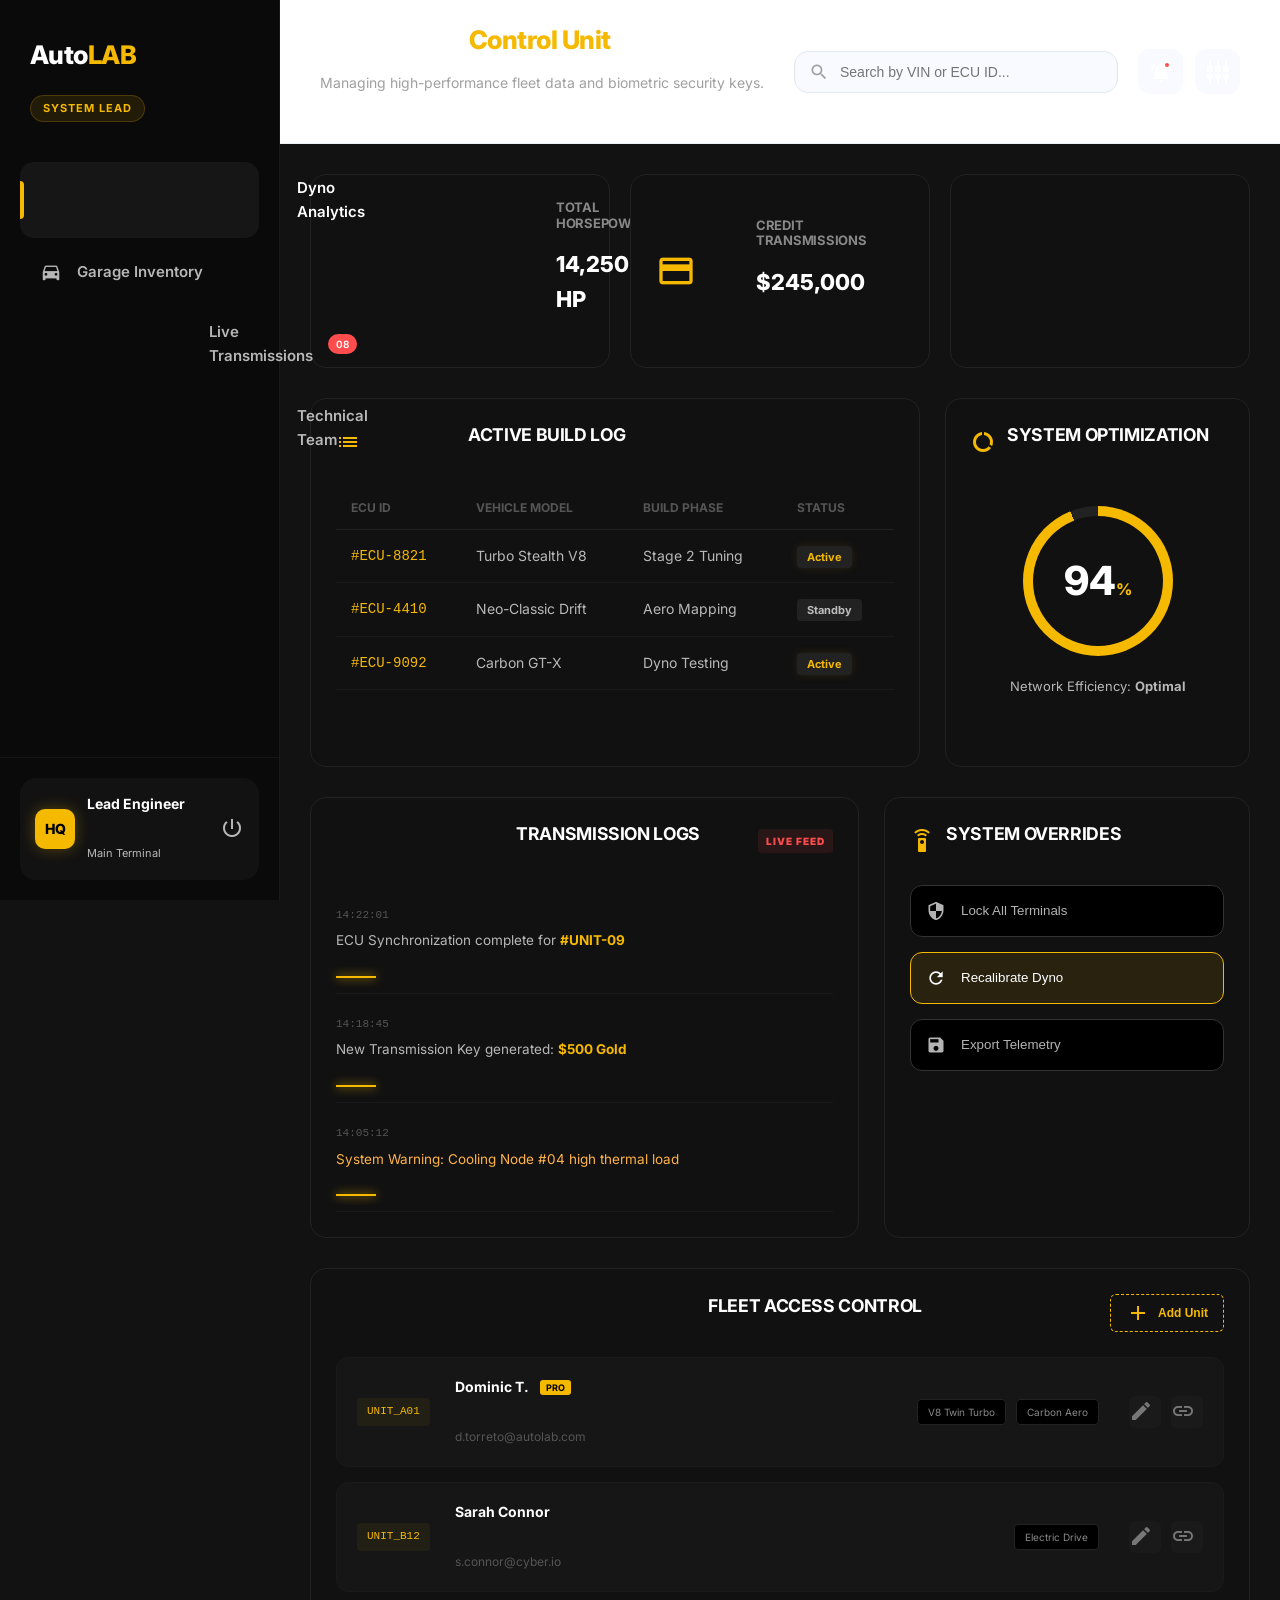
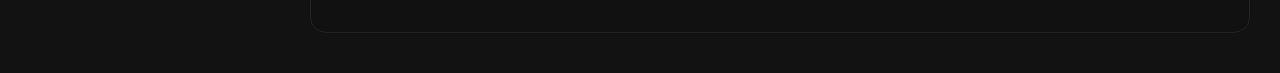
==== admin.html @ c038a5ef "Add files via upload" ====
<!DOCTYPE html>
<html lang="en">
<head>
    <meta charset="UTF-8">
    <meta name="viewport" content="width=device-width, initial-scale=1.0">
    <title>Admin</title>
    <link rel="icon" href="./assets/bg remove.webp">

    <link rel="stylesheet" href="admin.css">
    <!-- <link rel="stylesheet" href="style.css"> -->
    <link rel="stylesheet" href="./root.css">

    <link href="https://fonts.googleapis.com/icon?family=Material+Icons" rel="stylesheet">
    <link rel="stylesheet" href="https://cdnjs.cloudflare.com/ajax/libs/font-awesome/6.5.1/css/all.min.css">

    <link href="https://unpkg.com/aos@2.3.4/dist/aos.css" rel="stylesheet">
</head>
<body>
    
    <section class="dashboard">
    <aside id="sidebar">
        <div class="aside-brand">
            <div class="brand-inner">
                <h3>Auto<span>Lab</span></h3>
                <div class="user-tag admin">System Lead</div>
            </div>
        </div>

        <nav class="aside-nav">
            <ul>
                <li class="active">
                    <a href="#analytics" data-target="dashboard-view">
                        <i class="material-icons">query_stats</i>
                        <span>Dyno Analytics</span>
                    </a>
                </li>
                <li>
                    <a href="#inventory" data-target="garage-view">
                        <i class="material-icons">directions_car</i>
                        <span>Garage Inventory</span>
                    </a>
                </li>
                <li>
                    <a href="#transmissions" data-target="transmissions-view">
                        <i class="material-icons">sensors</i>
                        <span>Live Transmissions</span>
                        <span class="nav-badge">08</span>
                    </a>
                </li>
                <li>
                    <a href="#engineers" data-target="team-view">
                        <i class="material-icons">engineering</i>
                        <span>Technical Team</span>
                    </a>
                </li>
            </ul>
        </nav>

        <div class="aside-user">
            <div class="user-card-inner">
                <div class="user-avatar admin-glow">HQ</div>
                <div class="user-meta">
                    <p>Lead Engineer</p>
                    <span>Main Terminal</span>
                </div>
                <button class="logout-icon" onclick="logout()">
                    <i class="material-icons">power_settings_new</i>
                </button>
            </div>
        </div>
    </aside>

    <main>
        <div class="mobile-header">
            <div class="mobile-logo">
                <h3>Auto<span>Lab</span></h3>
            </div>
            <button id="hamburger" class="hamburger-btn">
                <i class="material-icons">menu</i>
            </button>
        </div>

        <div class="content-header">
            <div class="top-bar">
                <div class="user-greeting">
                    <h2>Engineering <span>Control Unit</span></h2>
                    <p>Managing high-performance fleet data and biometric security keys.</p>
                </div>

                <div class="header-actions">
                    <div class="search-wrapper">
                        <i class="material-icons">search</i>
                        <input type="text" placeholder="Search by VIN or ECU ID...">
                    </div>
                    <div class="icon-group">
                        <div class="action-btn notification">
                            <i class="material-icons">notifications_active</i>
                            <span class="dot"></span>
                        </div>
                        <div class="action-btn settings">
                            <i class="material-icons">settings_input_component</i>
                        </div>
                    </div>
                </div>
            </div>
        </div>

        <div class="content-body" id="main-view">
            <div class="summary-grid" data-aos="fade-up">
                <div class="stat-card">
                    <i class="material-icons">speed</i>
                    <div class="stat-meta">
                        <h4>Total Horsepower</h4>
                        <p>14,250 HP</p>
                    </div>
                </div>
                <div class="stat-card">
                    <i class="material-icons">payments</i>
                    <div class="stat-meta">
                        <h4>Credit Transmissions</h4>
                        <p>$245,000</p>
                    </div>
                </div>
                <div class="stat-card">
                    <i class="material-icons">electric_car</i>
                    <div class="stat-meta">
                        <h4>Active Builds</h4>
                        <p>12 Units</p>
                    </div>
                </div>
            </div>

            <section class="performance-overview" data-aos="fade-up">
    <div class="inventory-grid">
        
        <div class="inventory-card table-card">
            <div class="card-header-main">
                <i class="material-icons">list_alt</i>
                <h3>Active Build Log</h3>
            </div>
            <div class="table-responsive">
                <table>
                    <thead>
                        <tr>
                            <th>ECU ID</th>
                            <th>Vehicle Model</th>
                            <th>Build Phase</th>
                            <th>Status</th>
                        </tr>
                    </thead>
                    <tbody>
                        <tr>
                            <td class="id-text">#ECU-8821</td>
                            <td>Turbo Stealth V8</td>
                            <td>Stage 2 Tuning</td>
                            <td><span class="status-badge pulse">Active</span></td>
                        </tr>
                        <tr>
                            <td class="id-text">#ECU-4410</td>
                            <td>Neo-Classic Drift</td>
                            <td>Aero Mapping</td>
                            <td><span class="status-badge">Standby</span></td>
                        </tr>
                        <tr>
                            <td class="id-text">#ECU-9092</td>
                            <td>Carbon GT-X</td>
                            <td>Dyno Testing</td>
                            <td><span class="status-badge pulse">Active</span></td>
                        </tr>
                    </tbody>
                </table>
            </div>
        </div>

        <div class="inventory-card chart-card">
            <div class="card-header-main">
                <i class="material-icons">data_usage</i>
                <h3>System Optimization</h3>
            </div>
            <div class="radial-container">
                <div class="radial-progress">
                    <div class="radial-value">94<span>%</span></div>
                </div>
                <p class="chart-label">Network Efficiency: <strong>Optimal</strong></p>
            </div>
        </div>

    </div>
</section>


<section class="system-monitor" data-aos="fade-up">
    <div class="monitor-grid">
        
        <div class="monitor-card feed-box">
            <div class="card-header-main">
                <i class="material-icons">sensors</i>
                <h3>Transmission Logs</h3>
                <span class="live-indicator">LIVE FEED</span>
            </div>
            
            <div class="log-stream">
                <div class="log-entry">
                    <span class="log-time">14:22:01</span>
                    <p>ECU Synchronization complete for <strong>#UNIT-09</strong></p>
                    <div class="signal-bar"></div>
                </div>
                <div class="log-entry">
                    <span class="log-time">14:18:45</span>
                    <p>New Transmission Key generated: <strong>$500 Gold</strong></p>
                    <div class="signal-bar"></div>
                </div>
                <div class="log-entry warning">
                    <span class="log-time">14:05:12</span>
                    <p>System Warning: Cooling Node #04 high thermal load</p>
                    <div class="signal-bar"></div>
                </div>
            </div>
        </div>

        <div class="monitor-card action-box">
            <div class="card-header-main">
                <i class="material-icons">settings_remote</i>
                <h3>System Overrides</h3>
            </div>
            
            <div class="action-buttons">
                <button class="override-btn">
                    <i class="material-icons">security</i>
                    <span>Lock All Terminals</span>
                </button>
                <button class="override-btn active">
                    <i class="material-icons">refresh</i>
                    <span>Recalibrate Dyno</span>
                </button>
                <button class="override-btn">
                    <i class="material-icons">save</i>
                    <span>Export Telemetry</span>
                </button>
            </div>
        </div>

    </div>
</section>





<section class="fleet-management" data-aos="fade-up">
    <div class="monitor-card">
        <div class="card-header-main">
            <i class="material-icons">manage_accounts</i>
            <h3>Fleet Access Control</h3>
            <button class="btn-add-unit"><i class="material-icons">add</i> Add Unit</button>
        </div>

        <div class="fleet-list">
            <div class="fleet-item">
                <div class="unit-id">UNIT_A01</div>
                <div class="user-info">
                    <p class="user-name">Dominic T. <span class="badge-pro">PRO</span></p>
                    <span class="user-email">d.torreto@autolab.com</span>
                </div>
                <div class="build-specs">
                    <span class="spec-tag">V8 Twin Turbo</span>
                    <span class="spec-tag">Carbon Aero</span>
                </div>
                <div class="item-actions">
                    <button class="icon-btn-min"><i class="material-icons">edit_note</i></button>
                    <button class="icon-btn-min danger"><i class="material-icons">link_off</i></button>
                </div>
            </div>

            <div class="fleet-item">
                <div class="unit-id">UNIT_B12</div>
                <div class="user-info">
                    <p class="user-name">Sarah Connor</p>
                    <span class="user-email">s.connor@cyber.io</span>
                </div>
                <div class="build-specs">
                    <span class="spec-tag">Electric Drive</span>
                </div>
                <div class="item-actions">
                    <button class="icon-btn-min"><i class="material-icons">edit_note</i></button>
                    <button class="icon-btn-min danger"><i class="material-icons">link_off</i></button>
                </div>
            </div>
        </div>
    </div>
</section>


        </div>
    </main>

    <div id="sidebar-overlay" class="overlay"></div>
</section>






<script src="./script.js"></script>

<script>

document.addEventListener('DOMContentLoaded', () => {
    const hamburger = document.getElementById('hamburger');
    const sidebar = document.getElementById('sidebar');
    const overlay = document.getElementById('sidebar-overlay');
    const navLinks = document.querySelectorAll('.aside-nav a');

    // Requirement: Toggle functionality for Sidebar
    const toggleSidebar = () => {
        sidebar.classList.toggle('mobile-active');
        overlay.classList.toggle('visible');
        
        // Change icon from menu to close
        const icon = hamburger.querySelector('i');
        if (sidebar.classList.contains('mobile-active')) {
            icon.textContent = 'close';
            icon.style.color = '#fff';
        } else {
            icon.textContent = 'menu';
            icon.style.color = 'var(--primary-color)';
        }
    };

    hamburger.addEventListener('click', toggleSidebar);
    overlay.addEventListener('click', toggleSidebar);

    // Auto-close and switch content view
    navLinks.forEach(link => {
        link.addEventListener('click', (e) => {
            // Remove active from all
            document.querySelectorAll('.aside-nav li').forEach(li => li.classList.remove('active'));
            // Add active to current
            link.parentElement.classList.add('active');

            if(window.innerWidth <= 768) {
                toggleSidebar();
            }
        });
    });
});

// Logout Logic
function logout() {
    if(confirm("System Shutdown: Disconnect from Terminal?")) {
        window.location.href = "login.html";
    }
}

</script>

    <script src="https://unpkg.com/aos@2.3.4/dist/aos.js"></script>

    <script>
        AOS.init({
            duration: 900,
            easing: 'ease-in-out',
            once: true,
        });

        // data-aos="fade-up"
        // fade-up, fade-down, fade-left, fade-right, zoom-in,	slide-up, flip-left	

    </script>

</body>
</html>
---- admin.css ----
/* --- Sidebar Variables --- */
:root {
    --sidebar-width: 280px;
    --sidebar-bg: var(--text-header);
    /* Midnight Blue */
    --sidebar-accent: var(--primary-color);
    /* Electric Blue */
    --sidebar-text: rgba(255, 255, 255, 0.7);
}

/* --- Aside Container --- */
aside {
    width: var(--sidebar-width);
    height: 100vh;
    background: var(--sidebar-bg);
    display: flex;
    flex-direction: column;
    position: fixed;
    left: 0;
    top: 0;
    transition: all 0.4s cubic-bezier(0.4, 0, 0.2, 1);
    z-index: 1000;
    border-right: 1px solid rgba(255, 255, 255, 0.05);
}

/* --- Brand Section --- */
.aside-brand {
    padding: 40px 30px;
}

.brand-inner h3 {
    color: #fff;
    font-size: 1.6rem;
    font-weight: 800;
}

.brand-inner span {
    color: var(--sidebar-accent);
}

.user-tag {
    display: inline-block;
    background: rgba(61, 90, 241, 0.15);
    color: var(--sidebar-accent);
    font-size: 11px;
    font-weight: 700;
    padding: 4px 12px;
    border-radius: 50px;
    margin-top: 8px;
    text-transform: uppercase;
    letter-spacing: 1px;
}

/* --- Navigation Links --- */
.aside-nav {
    flex: 1;
    padding: 0 20px;
}

.aside-nav ul {
    list-style: none;
}

.aside-nav li {
    margin-bottom: 8px;
}

.aside-nav a {
    display: flex;
    align-items: center;
    gap: 15px;
    padding: 14px 20px;
    color: var(--sidebar-text);
    text-decoration: none;
    border-radius: 14px;
    font-weight: 600;
    font-size: 15px;
    transition: all 0.3s ease;
    position: relative;
}

.aside-nav a i {
    font-size: 22px;
}

/* --- Active & Hover States --- */
.aside-nav li.active a,
.aside-nav a:hover {
    color: #fff;
    background: rgba(255, 255, 255, 0.05);
}

.aside-nav li.active a::before {
    content: '';
    position: absolute;
    left: 0;
    top: 25%;
    height: 50%;
    width: 4px;
    background: var(--sidebar-accent);
    border-radius: 0 4px 4px 0;
}

.nav-badge {
    margin-left: auto;
    background: #ff4d4d;
    color: #fff;
    font-size: 10px;
    padding: 2px 8px;
    border-radius: 10px;
}

/* --- User Profile Bottom Card --- */
.aside-user {
    padding: 20px;
    border-top: 1px solid rgba(255, 255, 255, 0.05);
}

.user-card-inner {
    display: flex;
    align-items: center;
    gap: 12px;
    padding: 15px;
    background: rgba(255, 255, 255, 0.03);
    border-radius: 16px;
}

.user-avatar {
    width: 40px;
    height: 40px;
    background: var(--sidebar-accent);
    color: #fff;
    border-radius: 10px;
    display: flex;
    align-items: center;
    justify-content: center;
    font-weight: 800;
    font-size: 14px;
}

.user-meta p {
    color: #fff;
    font-size: 14px;
    font-weight: 700;
}

.user-meta span {
    color: var(--sidebar-text);
    font-size: 11px;
}

.logout-icon {
    margin-left: auto;
    background: none;
    border: none;
    color: var(--sidebar-text);
    cursor: pointer;
    transition: 0.3s;
}

.logout-icon:hover {
    color: #ff4d4d;
}

/* --- Media Query: 768px --- */
@media screen and (max-width: 768px) {
    aside {
        left: -100%;
        /* Hide on mobile by default */
    }

    aside.active {
        left: 0;
        width: 100%;
        /* Full screen drawer on mobile */
    }
}












/* --- Mobile Header Styles --- */
.mobile-header {
    display: none;
    /* Hidden on Desktop */
    justify-content: space-between;
    align-items: center;
    padding: 15px 25px;
    background: #fff;
    border-bottom: 1px solid #eee;
    position: sticky;
    top: 0;
    z-index: 900;
}

.hamburger-btn {
    background: var(--bg-hover);
    border: none;
    color: var(--primary-color);
    width: 45px;
    height: 45px;
    border-radius: 12px;
    cursor: pointer;
    display: flex;
    align-items: center;
    justify-content: center;
    transition: var(--transition);
}

.hamburger-btn:active {
    transform: scale(0.9);
}

/* --- Mobile Sidebar Logic --- */
@media screen and (max-width: 768px) {
    .mobile-header {
        display: flex;
    }

    aside {
        left: -280px;
        /* Hidden off-screen */
        width: 280px;
        /* Keep fixed width on mobile */
    }

    aside.mobile-active {
        left: 0;
        /* Slides in */
        box-shadow: 20px 0 50px rgba(0, 0, 0, 0.2);
    }

    /* Overlay styling */
    .overlay {
        position: fixed;
        inset: 0;
        background: rgba(14, 21, 58, 0.4);
        backdrop-filter: blur(4px);
        opacity: 0;
        visibility: hidden;
        z-index: 999;
        transition: 0.3s ease;
    }

    .overlay.visible {
        opacity: 1;
        visibility: visible;
    }
}

/* Ensure Main expands on Desktop */
main {
    margin-left: var(--sidebar-width);
    transition: var(--transition);
}

@media screen and (max-width: 768px) {
    main {
        margin-left: 0;
    }
}















/* --- Content Header Wrapper --- */
.content-header {
    background: #fff;
    padding: 25px 40px;
    border-bottom: 1px solid #edf2f7;
    position: sticky;
    top: 0;
    z-index: 800;
}

.top-bar {
    display: flex;
    justify-content: space-between;
    align-items: center;
    gap: 30px;
}

/* --- Greeting Section --- */
.user-greeting h2 {
    font-size: 1.6rem;
    color: var(--text-header);
    font-weight: 800;
}

.user-greeting h2 span {
    color: var(--primary-color);
}

.user-greeting p {
    color: var(--text-muted);
    font-size: 14px;
    margin-top: 4px;
}

/* --- Header Actions (Search & Icons) --- */
.header-actions {
    display: flex;
    align-items: center;
    gap: 20px;
    flex: 1;
    justify-content: flex-end;
}

.search-wrapper {
    position: relative;
    width: 100%;
    max-width: 400px;
}

.search-wrapper i {
    position: absolute;
    left: 15px;
    top: 50%;
    transform: translateY(-50%);
    color: var(--text-muted);
    font-size: 20px;
}

.search-wrapper input {
    width: 100%;
    padding: 12px 15px 12px 45px;
    background: #f8faff;
    border: 1px solid #e2e8f0;
    border-radius: 14px;
    font-size: 14px;
    transition: var(--transition);
    outline: none;
}

.search-wrapper input:focus {
    border-color: var(--primary-color);
    background: #fff;
    box-shadow: 0 0 0 4px rgba(61, 90, 241, 0.05);
}

/* --- Action Icons --- */
.icon-group {
    display: flex;
    gap: 12px;
}

.action-btn {
    width: 45px;
    height: 45px;
    background: #f8faff;
    border-radius: 12px;
    display: flex;
    align-items: center;
    justify-content: center;
    color: var(--text-header);
    cursor: pointer;
    position: relative;
    transition: var(--transition);
}

.action-btn:hover {
    background: var(--bg-hover);
    color: var(--primary-color);
}

.action-btn.notification .dot {
    position: absolute;
    top: 12px;
    right: 12px;
    width: 8px;
    height: 8px;
    background: #ff4d4d;
    border-radius: 50%;
    border: 2px solid #fff;
}

/* --- Media Query: 768px --- */
@media screen and (max-width: 992px) {
    .content-header {
        padding: 20px;
    }

    .search-wrapper {
        max-width: 250px;
    }
}

@media screen and (max-width: 768px) {
    .top-bar {
        flex-direction: column;
        align-items: flex-start;
        gap: 20px;
    }

    .header-actions {
        width: 100%;
        justify-content: space-between;
        flex-direction: column-reverse;
        gap: 15px;
    }

    .search-wrapper {
        max-width: 100%;
    }

    .icon-group {
        width: 100%;
        justify-content: center;
    }

    .user-greeting h2 {
        font-size: 1.4rem;
    }
}
















/* --- Automobile Dashboard Overrides --- */
:root {
    --sidebar-bg: #0a0a0a; /* Pure Black */
    --primary-color: #f5b900; /* Performance Yellow */
    --card-bg: #111111;
}

aside {
    background: var(--sidebar-bg);
    border-right: 1px solid #1a1a1a;
}

.brand-inner span {
    color: var(--primary-color);
    text-transform: uppercase;
}

.user-tag.admin {
    background: rgba(245, 185, 0, 0.1);
    color: var(--primary-color);
    border: 1px solid rgba(245, 185, 0, 0.2);
}

.aside-nav li.active a::before {
    background: var(--primary-color);
}

.user-avatar.admin-glow {
    background: var(--primary-color);
    color: #000;
    box-shadow: 0 0 15px rgba(245, 185, 0, 0.3);
}

/* Dashboard Stat Cards */
.summary-grid {
    display: grid;
    grid-template-columns: repeat(auto-fit, minmax(240px, 1fr));
    gap: 20px;
    padding: 30px;
}

.stat-card {
    background: var(--card-bg);
    padding: 25px;
    border-radius: 16px;
    border: 1px solid #222;
    display: flex;
    align-items: center;
    gap: 20px;
}

.stat-card i {
    font-size: 40px;
    color: var(--primary-color);
}

.stat-meta h4 {
    color: #888;
    font-size: 13px;
    text-transform: uppercase;
}

.stat-meta p {
    color: #fff;
    font-size: 22px;
    font-weight: 800;
}

/* --- Mobile Fixes --- */
@media (max-width: 768px) {
    .content-header {
        background: #000;
        border-bottom: 1px solid #222;
    }
    .user-greeting h2 { color: #fff; }
    .search-wrapper input { background: #111; color: #fff; }
}








/* --- Performance Overview Section --- */
.performance-overview {
    padding: 0 30px 30px;
}

.inventory-grid {
    display: grid;
    grid-template-columns: 2fr 1fr;
    gap: 25px;
}

.inventory-card {
    background: var(--card-bg);
    border: 1px solid #222;
    border-radius: 16px;
    padding: 25px;
}

.card-header-main {
    display: flex;
    align-items: center;
    gap: 12px;
    margin-bottom: 25px;
}

.card-header-main i { color: var(--sidebar-accent); }
.card-header-main h3 { color: #fff; font-size: 1.1rem; text-transform: uppercase; }

/* --- Diagnostic Table Styling --- */
.table-responsive { overflow-x: auto; }

table {
    width: 100%;
    border-collapse: collapse;
    text-align: left;
}

th {
    padding: 12px 15px;
    color: #555;
    font-size: 12px;
    text-transform: uppercase;
    border-bottom: 1px solid #222;
}

td {
    padding: 15px;
    color: var(--sidebar-text);
    font-size: 14px;
    border-bottom: 1px solid #1a1a1a;
}

.id-text { font-family: 'Courier New', monospace; color: var(--sidebar-accent); }

/* Status Badges */
.status-badge {
    padding: 4px 10px;
    border-radius: 4px;
    font-size: 11px;
    font-weight: 700;
    background: #222;
}

.status-badge.pulse {
    color: var(--sidebar-accent);
    box-shadow: 0 0 10px rgba(245, 185, 0, 0.1);
}

/* --- Radial Optimization Chart --- */
.radial-container {
    text-align: center;
    padding: 20px 0;
}

.radial-progress {
    width: 150px;
    height: 150px;
    border-radius: 50%;
    background: conic-gradient(var(--sidebar-accent) 94%, #222 0);
    margin: 0 auto 20px;
    display: flex;
    align-items: center;
    justify-content: center;
    position: relative;
}

.radial-progress::before {
    content: "";
    position: absolute;
    width: 130px;
    height: 130px;
    background: var(--card-bg);
    border-radius: 50%;
}

.radial-value {
    position: relative;
    font-size: 2.5rem;
    font-weight: 800;
    color: #fff;
}

.radial-value span { font-size: 1rem; color: var(--sidebar-accent); }

.chart-label { color: var(--sidebar-text); font-size: 13px; }

/* --- Responsive Layout (768px) --- */
@media screen and (max-width: 992px) {
    .inventory-grid { grid-template-columns: 1fr; }
}

@media screen and (max-width: 768px) {
    .performance-overview { padding: 0 15px 20px; }
    
    .inventory-card { padding: 20px 15px; }

    th { display: none; } /* Hide headers on mobile for a cleaner list look */
    
    td { display: block; padding: 10px 5px; text-align: right; position: relative; }
    
    td::before {
        content: attr(data-label);
        position: absolute;
        left: 0;
        color: #555;
        font-weight: 700;
        font-size: 11px;
        text-transform: uppercase;
    }
}







/* --- System Monitor Section --- */
.system-monitor {
    padding: 0 30px 30px;
}

.monitor-grid {
    display: grid;
    grid-template-columns: 1.5fr 1fr;
    gap: 25px;
}

.monitor-card {
    background: var(--card-bg);
    border: 1px solid #222;
    border-radius: 16px;
    padding: 25px;
    position: relative;
    overflow: hidden;
}

/* 1. Live Feed Header */
.live-indicator {
    margin-left: auto;
    font-size: 10px;
    background: rgba(255, 77, 77, 0.1);
    color: #ff4d4d;
    padding: 4px 8px;
    border-radius: 4px;
    font-weight: 900;
    letter-spacing: 1px;
    animation: blink 2s infinite;
}

@keyframes blink {
    0%, 100% { opacity: 1; }
    50% { opacity: 0.3; }
}

/* 2. Log Entry Styling */
.log-stream {
    margin-top: 10px;
}

.log-entry {
    padding: 15px 0;
    border-bottom: 1px solid #1a1a1a;
    position: relative;
}

.log-time {
    font-family: 'Courier New', monospace;
    color: #555;
    font-size: 11px;
}

.log-entry p {
    color: var(--sidebar-text);
    font-size: 13.5px;
    margin-top: 5px;
}

.log-entry strong { color: var(--sidebar-accent); }

.log-entry.warning p { color: #ffb347; }

/* Signal Bar Animation */
.signal-bar {
    height: 2px;
    width: 40px;
    background: var(--sidebar-accent);
    margin-top: 10px;
    box-shadow: 0 0 10px var(--sidebar-accent);
    animation: sweep 3s infinite ease-in-out;
}

@keyframes sweep {
    0% { width: 10px; opacity: 0.3; }
    50% { width: 100%; opacity: 1; }
    100% { width: 10px; opacity: 0.3; }
}

/* 3. Action Buttons */
.action-buttons {
    display: flex;
    flex-direction: column;
    gap: 15px;
}

.override-btn {
    display: flex;
    align-items: center;
    gap: 15px;
    padding: 15px;
    background: #000;
    border: 1px solid #333;
    color: var(--sidebar-text);
    border-radius: 12px;
    cursor: pointer;
    transition: 0.3s;
    text-align: left;
}

.override-btn i { font-size: 20px; }

.override-btn:hover, .override-btn.active {
    background: rgba(245, 185, 0, 0.1);
    border-color: var(--sidebar-accent);
    color: #fff;
}

/* --- Responsive (768px) --- */
@media screen and (max-width: 992px) {
    .monitor-grid { grid-template-columns: 1fr; }
}

@media screen and (max-width: 768px) {
    .system-monitor { padding: 0 15px 20px; }
    
    .override-btn span { font-size: 13px; }
}








/* --- Fleet Management Section --- */
.fleet-management {
    padding: 0 30px 40px;
}

.btn-add-unit {
    margin-left: auto;
    background: transparent;
    border: 1px dashed var(--sidebar-accent);
    color: var(--sidebar-accent);
    padding: 6px 15px;
    border-radius: 6px;
    display: flex;
    align-items: center;
    gap: 8px;
    font-size: 12px;
    font-weight: 700;
    cursor: pointer;
    transition: 0.3s;
}

.btn-add-unit:hover {
    background: var(--sidebar-accent);
    color: #000;
}

/* 1. Fleet List Items */
.fleet-list {
    margin-top: 20px;
}

.fleet-item {
    display: flex;
    align-items: center;
    padding: 18px 20px;
    background: rgba(255, 255, 255, 0.02);
    border: 1px solid #1a1a1a;
    border-radius: 12px;
    margin-bottom: 15px;
    transition: 0.3s;
}

.fleet-item:hover {
    border-color: #333;
    background: rgba(255, 255, 255, 0.04);
}

.unit-id {
    font-family: 'Courier New', monospace;
    font-size: 11px;
    color: var(--sidebar-accent);
    background: rgba(245, 185, 0, 0.05);
    padding: 5px 10px;
    border-radius: 4px;
    margin-right: 25px;
}

.user-info { flex: 1; }
.user-name { color: #fff; font-weight: 700; font-size: 14px; }
.user-email { color: #555; font-size: 12px; }

.badge-pro {
    font-size: 9px;
    background: var(--sidebar-accent);
    color: #000;
    padding: 2px 6px;
    border-radius: 3px;
    vertical-align: middle;
    margin-left: 8px;
}

/* 2. Build Specs Tags */
.build-specs {
    display: flex;
    gap: 10px;
    margin: 0 30px;
}

.spec-tag {
    font-size: 10px;
    color: #888;
    background: #000;
    border: 1px solid #222;
    padding: 4px 10px;
    border-radius: 4px;
}

/* 3. Action Buttons */
.item-actions { display: flex; gap: 10px; }
.icon-btn-min {
    background: #1a1a1a;
    border: none;
    color: #777;
    width: 32px;
    height: 32px;
    border-radius: 6px;
    cursor: pointer;
    transition: 0.3s;
}

.icon-btn-min:hover { color: #fff; background: #333; }
.icon-btn-min.danger:hover { color: #ff4d4d; }

/* --- Responsive (768px) --- */
@media screen and (max-width: 768px) {
    .fleet-management { padding: 0 15px 30px; }
    
    .fleet-item {
        flex-direction: column;
        align-items: flex-start;
        gap: 15px;
        padding: 20px;
    }

    .unit-id { margin-right: 0; }
    
    .build-specs {
        margin: 0;
        flex-wrap: wrap;
    }

    .item-actions {
        width: 100%;
        justify-content: flex-end;
        border-top: 1px solid #1a1a1a;
        padding-top: 15px;
    }
}
---- style.css ----
/* --- Header Styles --- */
.main-header {
    position: fixed;
    top: 0;
    left: 0;
    width: 100%;
    height: 80px;
    background-color: var(--bg-dark);
    border-bottom: 1px solid var(--road-gray);
    display: flex;
    align-items: center;
    z-index: 1000;
}

.header-container {
    display: flex;
    justify-content: space-between;
    align-items: center;
    width: 100%;
}

.logo {
    font-size: 1.5rem;
    font-weight: 800;
    color: var(--text-header);
    text-transform: uppercase;
}

.logo-accent {
    color: var(--primary-color);
}

.nav-links {
    display: flex;
    align-items: center;
    gap: 2rem;
}

.nav-links a:hover{
    color: var(--primary-color);
    text-decoration: underline;
}

/* Close Button (Hidden on Desktop) */
.close-menu {
    display: none;
    background: none;
    border: none;
    color: var(--primary-color);
    font-size: 2.5rem;
    cursor: pointer;
    position: absolute;
    top: 20px;
    right: 20px;
}

/* Hamburger */
.hamburger {
    display: none;
    flex-direction: column;
    gap: 6px;
    background: none;
    border: none;
    cursor: pointer;
}

.bar {
    width: 30px;
    height: 3px;
    background-color: var(--primary-color);
    transition: var(--transition);
}

/* --- Responsive (768px) --- */
@media (max-width: 768px) {
    .hamburger {
        display: flex;
    }

    .nav-links {
        position: fixed;
        top: 0;
        right: -100%; /* Hidden */
        width: 100%;  /* Full screen width */
        height: 100vh;
        background-color: var(--secondary-color);
        flex-direction: column;
        justify-content: center;
        transition: 0.5s ease-in-out;
        z-index: 2000;
    }

    .nav-links.active {
        right: 0; /* Slide in */
    }

    .close-menu {
        display: block;
    }

    .nav-item {
        font-size: 1.5rem;
        margin-bottom: 2rem;
    }
}









/* --- Enhanced Hero Styles --- */
.hero {
    position: relative;
    height: 100vh;
    width: 100%;
    display: flex;
    align-items: center;
    overflow: hidden;
    background-color: var(--bg-dark);
}

/* 1. Background with a 'Shutter' Reveal */
.hero-bg {
    position: absolute;
    top: 0;
    left: 0;
    width: 100%;
    height: 100%;
    background: linear-gradient(to right, rgba(18, 18, 18, 0.95) 20%, rgba(18, 18, 18, 0.2)),
                url('https://images.unsplash.com/photo-1503376780353-7e6692767b70?auto=format&fit=crop&q=80&w=1920');
    background-size: cover;
    background-position: center;
    z-index: 1;
    clip-path: inset(0 100% 0 0); /* Start hidden */
    animation: revealBackground 1.5s cubic-bezier(0.77, 0, 0.175, 1) forwards;
}

.hero-container {
    position: relative;
    z-index: 2;
}

/* 2. Text Reveal via Clip-Path (Modern/Premium) */
.hero-badge {
    display: inline-block;
    color: var(--primary-color);
    font-size: 0.9rem;
    font-weight: 700;
    text-transform: uppercase;
    letter-spacing: 8px; /* Start wide */
    margin-bottom: 1.5rem;
    opacity: 0;
    animation: revealBadge 1s cubic-bezier(0.23, 1, 0.32, 1) forwards 0.8s;
}

.hero-title {
    font-size: clamp(2.5rem, 8vw, 5rem); /* Responsive size */
    line-height: 0.9;
    margin-bottom: 1.5rem;
    clip-path: polygon(0 0, 100% 0, 100% 0, 0 0); /* Start hidden bottom */
    transform: translateY(50px);
    animation: revealText 1.2s cubic-bezier(0.23, 1, 0.32, 1) forwards 1s;
}

.hero-subtitle {
    max-width: 550px;
    font-size: 1.1rem;
    color: var(--text-muted);
    margin-bottom: 3rem;
    transform: translateY(20px);
    opacity: 0;
    animation: fadeInUp 0.8s ease forwards 1.4s;
}

/* 3. Button "Glow Burst" Animation */
.hero-actions {
    display: flex;
    gap: 1.5rem;
    opacity: 0;
    transform: translateY(20px);
    animation: fadeInUp 0.8s ease forwards 1.6s;
}

/* --- The New Animation Keyframes --- */

/* Background slides in like a garage door or shutter */
@keyframes revealBackground {
    to { clip-path: inset(0 0 0 0); }
}

/* Badge letters 'tighten' together like a focusing lens */
@keyframes revealBadge {
    to {
        opacity: 1;
        letter-spacing: 3px;
    }
}

/* Title slides up from behind an invisible mask */
@keyframes revealText {
    to {
        clip-path: polygon(0 0, 100% 0, 100% 100%, 0 100%);
        transform: translateY(0);
    }
}

@keyframes fadeInUp {
    to {
        opacity: 1;
        transform: translateY(0);
    }
}

/* --- Mobile Fixes (768px) --- */
@media (max-width: 768px) {
    .hero {
        text-align: center;
        justify-content: center;
    }

    .hero-bg {
        background: linear-gradient(to top, rgba(18, 18, 18, 1) 10%, rgba(18, 18, 18, 0.4)),
                    url('https://images.unsplash.com/photo-1503376780353-7e6692767b70?auto=format&fit=crop&q=80&w=1200');
        background-position: center;
    }

    .hero-actions {
        flex-direction: column;
        align-items: center;
    }
}









/* --- Features Section --- */
.features {
    padding: 100px 0;
    background-color: var(--bg-dark);
}

.section-header {
    text-align: center;
    margin-bottom: 60px;
}

.sub-title {
    color: var(--primary-color);
    text-transform: uppercase;
    letter-spacing: 4px;
    font-size: 0.85rem;
    font-weight: 700;
}

.main-title {
    font-size: var(--fs-h2);
    margin-top: 10px;
}

/* Grid Layout */
.features-grid {
    display: grid;
    grid-template-columns: repeat(3, 1fr);
    gap: 30px;
}

/* Feature Card Styling */
.feature-card {
    background-color: var(--bg-surface);
    padding: 50px 40px;
    border-radius: var(--radius);
    border: 1px solid var(--road-gray);
    position: relative;
    transition: var(--transition);
    overflow: hidden;
}

.feature-card::before {
    content: '';
    position: absolute;
    top: 0;
    left: 0;
    width: 4px;
    height: 0;
    background-color: var(--primary-color);
    transition: var(--transition);
}

.card-icon {
    font-size: 3rem;
    font-weight: 900;
    color: rgba(255, 255, 255, 0.05); /* Ghost number effect */
    position: absolute;
    top: 20px;
    right: 30px;
    transition: var(--transition);
}

.card-title {
    margin-bottom: 15px;
    font-size: 1.5rem;
}

.card-text {
    color: var(--text-muted);
    font-size: 0.95rem;
    margin-bottom: 25px;
}

.card-link {
    color: var(--primary-color);
    font-weight: 700;
    font-size: 0.85rem;
    text-transform: uppercase;
    letter-spacing: 1px;
}

/* --- Hover States --- */
.feature-card:hover {
    transform: translateY(-10px);
    border-color: var(--primary-color);
    box-shadow: 0 20px 40px rgba(0, 0, 0, 0.4);
}

.feature-card:hover::before {
    height: 100%;
}

.feature-card:hover .card-icon {
    color: var(--primary-hover);
    opacity: 0.2;
}

/* Highlight the middle card by default (Optional) */
.feature-card.active {
    border-color: rgba(245, 185, 0, 0.3);
}

/* --- Responsive (768px) --- */
@media (max-width: 768px) {
    .features {
        padding: 60px 0;
    }

    .features-grid {
        grid-template-columns: 1fr; /* Stacked cards on mobile */
        gap: 20px;
    }

    .feature-card {
        padding: 40px 30px;
        text-align: center;
    }

    .feature-card::before {
        width: 100%;
        height: 4px;
        top: 0;
        left: 0;
    }

    .card-icon {
        right: 50%;
        transform: translateX(50%);
        top: 10px;
    }
}








/* --- Showcase Section --- */
.showcase {
    padding: 100px 0;
    background-color: var(--bg-surface); /* Contrast against main bg-dark */
    overflow: hidden;
}

.showcase-container {
    display: flex;
    align-items: center;
    gap: 60px;
}

/* Visual Side with Ken Burns */
.showcase-visual {
    flex: 1;
    position: relative;
    border-radius: var(--radius);
    overflow: hidden;
    box-shadow: var(--shadow-industrial);
}

.showcase-image-wrapper {
    overflow: hidden;
}

.showcase-img {
    width: 100%;
    display: block;
    object-fit: cover;
    transition: transform 10s ease-in-out;
    filter: grayscale(20%);
}

.showcase-visual:hover .showcase-img {
    transform: scale(1.1) translateX(10px); /* Manual Ken Burns on hover */
}

.visual-tag {
    position: absolute;
    bottom: 20px;
    left: 20px;
    background: var(--primary-color);
    color: var(--text-on-primary);
    padding: 8px 16px;
    font-weight: 700;
    text-transform: uppercase;
    font-size: 0.75rem;
    letter-spacing: 1px;
}

/* Content Side */
.showcase-content {
    flex: 1;
}

.showcase-description {
    color: var(--text-muted);
    margin: 20px 0 40px;
    line-height: 1.8;
}

/* Specs Grid */
.specs-grid {
    display: grid;
    grid-template-columns: repeat(2, 1fr);
    gap: 20px;
    margin-bottom: 40px;
    border-top: 1px solid var(--road-gray);
    padding-top: 30px;
}

.spec-item {
    display: flex;
    flex-direction: column;
}

.spec-label {
    font-size: 0.75rem;
    color: var(--text-muted);
    text-transform: uppercase;
    letter-spacing: 1px;
}

.spec-value {
    font-size: 1.5rem;
    font-weight: 700;
    color: var(--primary-color);
}

.showcase-footer {
    display: flex;
    gap: 15px;
}

/* --- Responsive (768px) --- */
@media (max-width: 768px) {
    .showcase {
        padding: 60px 0;
    }

    .showcase-container {
        flex-direction: column; /* Stacks image on top of text */
        gap: 40px;
    }

    .showcase-visual {
        width: 100%;
        height: 300px;
    }

    .showcase-img {
        height: 100%;
    }

    .showcase-content {
        text-align: center;
    }

    .specs-grid {
        grid-template-columns: repeat(2, 1fr); /* Keep 2x2 on mobile */
        text-align: left;
    }

    .showcase-footer {
        flex-direction: column;
    }
}









/* --- Gallery Showcase Section --- */
.gallery-showcase {
    padding: 100px 0;
    background-color: var(--bg-dark); /* Keeps the dark 'garage' vibe */
}

.section-header {
    text-align: center;
    max-width: 600px;
    margin: 0 auto 60px; /* Centers the header text */
}

.section-description {
    color: var(--text-muted);
    margin-top: 15px;
    font-size: 1rem;
    line-height: 1.7;
}

/* --- Modern Grid Layout (Desktop) --- */
.gallery-grid {
    display: grid;
    grid-template-columns: repeat(3, 1fr); /* 3 equal columns */
    grid-template-rows: repeat(2, 300px);   /* 2 rows, fixed height */
    gap: 20px;
}

/* Base Gallery Item Styles */
.gallery-item {
    position: relative;
    overflow: hidden; /* Crucial for zoom effect */
    border-radius: var(--radius);
    border: 1px solid var(--road-gray);
    box-shadow: var(--shadow-industrial);
    cursor: pointer;
}

/* The Feature Image (Spans 2 rows) */
.feature-item {
    grid-column: 1 / 2; /* First column */
    grid-row: 1 / 3;    /* Spans row 1 and 2 */
}

/* The Image itself */
.gallery-img {
    width: 100%;
    height: 100%;
    object-fit: cover; /* Ensures image fills container without stretching */
    display: block;
    filter: grayscale(15%); /* Subtle aesthetic desaturation */
    transition: transform 0.6s cubic-bezier(0.23, 1, 0.32, 1); /* Premium zoom curve */
}

/* Hover Effect: The 'Car Commercial' Ken Burns Zoom */
.gallery-item:hover .gallery-img {
    transform: scale(1.1); /* Slow zoom in */
    filter: grayscale(0%);  /* Pop into full color */
}

/* Aesthetic Overlay on Image */
.image-overlay {
    position: absolute;
    bottom: 0;
    left: 0;
    width: 100%;
    padding: 20px;
    background: linear-gradient(to top, rgba(18, 18, 18, 0.8), transparent);
    z-index: 2;
}

.img-category {
    color: var(--text-main);
    background-color: rgba(255, 255, 255, 0.1); /* Subtle 'glass' badge */
    backdrop-filter: blur(5px);
    padding: 6px 12px;
    border-radius: 4px;
    text-transform: uppercase;
    font-size: 0.75rem;
    letter-spacing: 2px;
    font-weight: 600;
}

/* --- Responsive (768px) --- */
@media (max-width: 768px) {
    .gallery-showcase {
        padding: 60px 0;
    }

    /* Change grid to stacked list for mobile readability */
    .gallery-grid {
        grid-template-columns: 1fr; /* Single column stack */
        grid-template-rows: auto;    /* Row height defined by content */
        gap: 15px;
    }

    /* Reset the feature item so it behaves like the others */
    .feature-item {
        grid-column: auto;
        grid-row: auto;
    }

    /* Define a fixed height for mobile gallery images */
    .gallery-item {
        height: 250px;
    }

    .section-header {
        margin-bottom: 40px;
        padding: 0 15px;
    }
}









/* --- Tech Specs Section --- */
.tech-specs {
    padding: 100px 0;
    background-color: var(--bg-dark);
}

.tech-row {
    display: flex;
    align-items: center;
    gap: 0; /* Removing gap to allow overlapping */
    margin-bottom: 120px;
    position: relative;
}

.tech-row.reverse {
    flex-direction: row-reverse;
}

/* Image Wrapper */
.tech-image {
    flex: 0 0 60%;
    height: 450px;
    overflow: hidden;
    border-radius: var(--radius);
    border: 1px solid var(--road-gray);
}

.tech-image img {
    width: 100%;
    height: 100%;
    object-fit: cover;
    filter: brightness(0.7);
    transition: var(--transition);
}

/* Glassmorphism Card */
.tech-card {
    flex: 0 0 45%;
    background: rgba(30, 30, 30, 0.7); /* Frosted Surface */
    backdrop-filter: blur(15px);
    padding: 50px;
    border-radius: var(--radius);
    border: 1px solid rgba(255, 255, 255, 0.1);
    margin-left: -10%; /* Overlap the image */
    z-index: 5;
    box-shadow: 0 25px 50px rgba(0,0,0,0.5);
}

.tech-row.reverse .tech-card {
    margin-left: 0;
    margin-right: -10%; /* Overlap on the other side */
}

.spec-number {
    font-size: 0.85rem;
    font-weight: 800;
    color: var(--primary-color);
    letter-spacing: 2px;
    margin-bottom: 10px;
    display: block;
}

.spec-list {
    margin-top: 25px;
    padding: 0;
}

.spec-list li {
    display: flex;
    align-items: center;
    gap: 10px;
    font-size: 0.9rem;
    color: var(--text-muted);
    margin-bottom: 12px;
}

.accent-dot {
    width: 6px;
    height: 6px;
    background-color: var(--primary-color);
    display: inline-block;
    border-radius: 50%;
}

/* --- Responsive (768px) --- */
@media (max-width: 768px) {
    .tech-row, .tech-row.reverse {
        flex-direction: column;
        margin-bottom: 60px;
    }

    .tech-image {
        flex: 0 0 100%;
        width: 100%;
        height: 300px;
    }

    .tech-card {
        flex: 0 0 100%;
        width: 90%;
        margin: -40px auto 0; /* Overlap vertically on mobile */
        padding: 30px;
        text-align: center;
    }

    .spec-list li {
        justify-content: center;
    }
}







/* --- Inventory Section --- */
.inventory {
    padding: 100px 0;
    background-color: var(--bg-surface);
    overflow: hidden;
}

.inventory-track {
    display: flex;
    gap: 30px;
    padding: 20px 0;
}

/* --- Inventory Card --- */
.inventory-card {
    flex: 0 0 calc(33.333% - 20px);
    background: var(--bg-dark);
    border-radius: var(--radius);
    border: 1px solid var(--road-gray);
    position: relative;
    transition: var(--transition);
    cursor: pointer;
}

.card-badge {
    position: absolute;
    top: 15px;
    right: 15px;
    background: var(--primary-color);
    color: var(--text-on-primary);
    padding: 4px 10px;
    font-size: 0.7rem;
    font-weight: 700;
    text-transform: uppercase;
    z-index: 10;
    border-radius: 2px;
}

.card-img-box {
    width: 100%;
    height: 250px;
    overflow: hidden;
    border-bottom: 2px solid var(--primary-color);
}

.card-img-box img {
    width: 100%;
    height: 100%;
    object-fit: cover;
    transition: transform 0.8s cubic-bezier(0.2, 1, 0.3, 1);
}

.card-info {
    padding: 25px;
}

.card-info h3 {
    font-size: 1.25rem;
    margin-bottom: 5px;
    letter-spacing: 1px;
}

.card-info p {
    color: var(--primary-color);
    font-weight: 600;
    font-size: 0.9rem;
}

.btn-text {
    display: inline-block;
    margin-top: 15px;
    color: var(--text-muted);
    font-size: 0.8rem;
    text-transform: uppercase;
    font-weight: 700;
    letter-spacing: 1px;
}

/* --- Attractive Animations --- */

/* 1. Skew & Lift Effect */
.inventory-card:hover {
    transform: translateY(-10px) skewX(-1deg);
    border-color: var(--primary-color);
    box-shadow: 0 20px 40px rgba(0,0,0,0.6);
}

/* 2. Image Zoom on Hover */
.inventory-card:hover .card-img-box img {
    transform: scale(1.15);
}

/* 3. Button Color Pop */
.inventory-card:hover .btn-text {
    color: var(--primary-color);
}

/* --- Responsive (768px) --- */
@media (max-width: 768px) {
    .inventory-track {
        flex-direction: column;
        gap: 20px;
    }

    .inventory-card {
        flex: 0 0 100%;
        width: 100%;
    }

    .card-img-box {
        height: 200px;
    }
}







/* --- Parallax Stats Section --- */
.stats-parallax {
    position: relative;
    width: 100%;
    min-height: 600px;
    /* Fixed Background Image */
    background-image: url('https://images.unsplash.com/photo-1492144534655-ae79c964c9d7?q=80&w=1920&auto=format&fit=crop');
    background-attachment: fixed; /* This makes it fixed */
    background-position: center;
    background-repeat: no-repeat;
    background-size: cover;
    overflow: hidden;
}

/* Dark Overlay to make text pop */
.parallax-overlay {
    width: 100%;
    height: 100%;
    background: linear-gradient(
        rgba(18, 18, 18, 0.85), 
        rgba(18, 18, 18, 0.95)
    );
    padding: 100px 0;
}

.stats-container {
    display: grid;
    grid-template-columns: 1fr 1fr;
    gap: 80px;
    align-items: center;
}

/* Glassmorphism Stat Boxes */
.stat-box-glass {
    background: rgba(255, 255, 255, 0.03); /* Extremely subtle white */
    backdrop-filter: blur(10px); /* Frosted glass */
    padding: 40px 20px;
    text-align: center;
    border-radius: var(--radius);
    border: 1px solid rgba(255, 255, 255, 0.1);
    transition: var(--transition);
}

.stat-box-glass:hover {
    background: rgba(245, 185, 0, 0.05);
    border-color: var(--primary-color);
    transform: translateY(-10px);
}

.stat-number {
    font-size: 2.8rem;
    font-weight: 900;
    color: var(--primary-color);
    margin-bottom: 5px;
    text-shadow: 0 5px 15px rgba(0, 0, 0, 0.3);
}

/* --- Responsive (768px) --- */
@media (max-width: 768px) {
    .stats-parallax {
        background-attachment: scroll; /* Mobile often struggles with fixed backgrounds */
    }

    .stats-container {
        grid-template-columns: 1fr;
        text-align: center;
        gap: 50px;
    }

    .stats-grid {
        grid-template-columns: repeat(2, 1fr);
    }
    
    .section-description {
        margin: 0 auto;
    }
}



/* --- Performance Stats Section --- */
.performance-stats {
    padding: 100px 0;
    background-color: var(--bg-surface);
    overflow: hidden;
}

.stats-container {
    display: grid;
    grid-template-columns: 1fr 1fr;
    gap: 80px;
    align-items: center;
}

/* --- Progress Bars (Telemetry Style) --- */
.skill-bars {
    margin-top: 40px;
}

.bar-item {
    margin-bottom: 25px;
}

.bar-info {
    display: flex;
    justify-content: space-between;
    margin-bottom: 10px;
    font-weight: 700;
    text-transform: uppercase;
    font-size: 0.85rem;
    letter-spacing: 1px;
}

.bar-line {
    width: 100%;
    height: 6px;
    background: var(--road-gray);
    border-radius: 10px;
    overflow: hidden;
}

.bar-line .fill {
    display: block;
    height: 100%;
    background: var(--primary-color);
    box-shadow: 0 0 10px var(--primary-color);
    border-radius: 10px;
    /* Loading Animation */
    animation: loadBar 2s cubic-bezier(0.1, 1, 0.3, 1) forwards;
    transform-origin: left;
    transform: scaleX(0);
}

@keyframes loadBar {
    to { transform: scaleX(1); }
}

/* --- Stats Grid (Right Side) --- */
.stats-grid {
    display: grid;
    grid-template-columns: repeat(2, 1fr);
    gap: 25px;
}

.stat-box {
    background: var(--bg-dark);
    padding: 40px 20px;
    text-align: center;
    border-radius: var(--radius);
    border-bottom: 3px solid transparent;
    transition: var(--transition);
}

.stat-box:hover {
    transform: translateY(-10px);
    border-color: var(--primary-color);
}

.stat-number {
    font-size: 2.5rem;
    font-weight: 900;
    color: var(--primary-color);
    margin-bottom: 5px;
}

.plus {
    color: var(--text-main);
}

.stat-label {
    font-size: 0.85rem;
    text-transform: uppercase;
    letter-spacing: 2px;
    color: var(--text-muted);
}

/* --- Responsive (768px) --- */
@media (max-width: 768px) {
    .stats-container {
        grid-template-columns: 1fr;
        gap: 50px;
        text-align: center;
    }

    .section-description {
        margin: 0 auto;
    }

    .stats-grid {
        grid-template-columns: repeat(2, 1fr); /* 2x2 grid is still good for mobile */
    }

    .stat-box {
        padding: 30px 15px;
    }

    .stat-number {
        font-size: 2rem;
    }
}








/* --- Pricing Section --- */
.pricing-tiers {
    padding: 100px 0;
    background-color: var(--bg-dark);
}

.pricing-grid {
    display: grid;
    grid-template-columns: repeat(3, 1fr);
    gap: 30px;
    align-items: center;
}

/* --- The Price Card --- */
.price-card {
    background: var(--bg-surface);
    padding: 50px 30px;
    border-radius: var(--radius);
    border: 1px solid var(--road-gray);
    text-align: center;
    position: relative;
    transition: var(--transition);
    /* Entrance Animation (Applied to all views) */
    opacity: 0;
    transform: translateY(30px);
    animation: revealUp 0.8s cubic-bezier(0.2, 1, 0.3, 1) forwards;
}

/* Staggered load for all devices */
.price-card:nth-child(1) { animation-delay: 0.1s; }
.price-card:nth-child(2) { animation-delay: 0.3s; }
.price-card:nth-child(3) { animation-delay: 0.5s; }

/* Featured Card Highlight */
.price-card.featured {
    border-color: var(--primary-color);
    transform: scale(1.05); /* Slightly larger */
    background: linear-gradient(145deg, var(--bg-surface), #252525);
    z-index: 10;
}

.featured-badge {
    position: absolute;
    top: 0;
    left: 50%;
    transform: translate(-50%, -50%);
    background: var(--primary-color);
    color: var(--text-on-primary);
    padding: 5px 15px;
    font-size: 0.75rem;
    font-weight: 800;
    text-transform: uppercase;
    border-radius: 20px;
}

.price-header {
    margin-bottom: 30px;
}

.tier-name {
    display: block;
    font-size: 0.9rem;
    color: var(--primary-color);
    text-transform: uppercase;
    letter-spacing: 2px;
    font-weight: 700;
}

.price-value {
    font-size: 3rem;
    color: var(--text-header);
    margin-top: 10px;
}

.price-value span {
    font-size: 1rem;
    color: var(--text-muted);
}

.price-features {
    margin-bottom: 40px;
    text-align: left;
}

.price-features li {
    margin-bottom: 15px;
    font-size: 0.95rem;
    color: var(--text-muted);
    display: flex;
    align-items: center;
    gap: 10px;
}

/* --- High-End Animations (Mobile & Desktop) --- */
.price-card:hover {
    transform: translateY(-15px) scale(1.02);
    border-color: var(--primary-color);
    box-shadow: 0 20px 40px rgba(0, 0, 0, 0.6);
}

.price-card.featured:hover {
    transform: translateY(-15px) scale(1.08); /* Extra pop for featured */
}

/* --- Responsive (768px) --- */
@media (max-width: 768px) {
    .pricing-grid {
        grid-template-columns: 1fr; /* Stack for mobile but keep animations */
        gap: 50px;
    }

    .price-card.featured {
        transform: scale(1); /* Reset scale for stack, but hover still works */
    }
    
    .price-card.featured:hover {
        transform: translateY(-15px) scale(1.05);
    }
}

/* --- 1. The Entrance 'Ignition' Animation --- */
.price-card {
    opacity: 0;
    /* Start slightly smaller and lower */
    transform: translateY(50px) scale(0.9);
    /* Cubic-bezier mimics a car accelerating from a stop */
    animation: cardIgnition 1s cubic-bezier(0.16, 1, 0.3, 1) forwards;
}

/* Staggered startup for all devices */
.price-card:nth-child(1) { animation-delay: 0.1s; }
.price-card:nth-child(2) { animation-delay: 0.3s; }
.price-card:nth-child(3) { animation-delay: 0.5s; }

@keyframes cardIgnition {
    to {
        opacity: 1;
        transform: translateY(0) scale(1);
    }
}

/* --- 2. The 'Magnetic' Hover Effect --- */
.price-card {
    position: relative;
    z-index: 1;
    overflow: hidden;
}

/* The Glowing Racing Stripe Reveal */
.price-card::after {
    content: '';
    position: absolute;
    top: 0;
    left: 0;
    width: 100%;
    height: 100%;
    background: radial-gradient(circle at center, rgba(245, 185, 0, 0.1) 0%, transparent 70%);
    opacity: 0;
    transition: var(--transition);
    z-index: -1;
}

.price-card:hover {
    transform: translateY(-20px) scale(1.03) !important;
    border-color: var(--primary-color);
    box-shadow: 0 30px 60px rgba(0, 0, 0, 0.7), 
                0 0 20px rgba(245, 185, 0, 0.2);
}

.price-card:hover::after {
    opacity: 1;
}

/* --- 3. The Price 'Vibration' Effect --- */
.price-value {
    transition: transform 0.3s ease;
}

.price-card:hover .price-value {
    color: var(--primary-color);
    transform: scale(1.1);
    text-shadow: 0 0 10px rgba(245, 185, 0, 0.3);
}

/* --- 4. Pulse Animation for the Featured Button --- */
.price-card.featured .btn-primary {
    animation: btnPulse 2s infinite;
}

@keyframes btnPulse {
    0% { box-shadow: 0 0 0 0 rgba(245, 185, 0, 0.4); }
    70% { box-shadow: 0 0 0 15px rgba(245, 185, 0, 0); }
    100% { box-shadow: 0 0 0 0 rgba(245, 185, 0, 0); }
}

/* --- 5. Feature List Reveal --- */
.price-features li {
    transform: translateX(-10px);
    opacity: 0.7;
    transition: 0.4s ease;
}

.price-card:hover .price-features li {
    transform: translateX(0);
    opacity: 1;
    color: var(--text-main);
}

/* --- 6. 768px Mobile Consistency --- */
@media (max-width: 768px) {
    /* Ensure the scale and hover effects don't break mobile boundaries */
    .price-card:hover {
        transform: translateY(-15px) scale(1.02) !important;
    }
    
    .price-card.featured {
        /* On mobile stack, we keep the highlight but avoid horizontal overflow */
        margin: 20px 0;
    }
}







/* --- Testimonials Section --- */
.testimonials {
    padding: 100px 0;
    background-color: var(--bg-dark);
}

.testimonial-grid {
    display: grid;
    grid-template-columns: repeat(3, 1fr);
    gap: 30px;
}

/* --- Review Card --- */
.review-card {
    background: var(--bg-surface);
    padding: 40px;
    border-radius: var(--radius);
    border: 1px solid var(--road-gray);
    position: relative;
    transition: var(--transition);
    opacity: 0;
    transform: translateY(30px);
    animation: revealUp 0.8s ease forwards;
}

/* Staggered Animation for cards */
.review-card:nth-child(2) { animation-delay: 0.2s; }
.review-card:nth-child(3) { animation-delay: 0.4s; }

.quote-icon {
    font-size: 4rem;
    color: var(--primary-color);
    opacity: 0.2;
    position: absolute;
    top: 10px;
    right: 20px;
    font-family: serif;
}

.review-text {
    font-style: italic;
    color: var(--text-main);
    margin-bottom: 30px;
    position: relative;
    z-index: 2;
}

/* Reviewer Layout */
.reviewer-info {
    display: flex;
    align-items: center;
    gap: 15px;
}

.reviewer-img {
    width: 50px;
    height: 50px;
    border-radius: 50%;
    border: 2px solid var(--primary-color);
    object-fit: cover;
}

.reviewer-name {
    display: block;
    font-weight: 700;
    color: var(--text-header);
    font-size: 0.9rem;
}

.reviewer-role {
    font-size: 0.75rem;
    color: var(--primary-color);
    text-transform: uppercase;
    letter-spacing: 1px;
}

/* --- Attractive Hover Animations --- */

.review-card:hover {
    border-color: var(--primary-color);
    box-shadow: 0 0 20px rgba(245, 185, 0, 0.1);
    transform: translateY(-5px);
}

.review-card.highlight {
    background: linear-gradient(145deg, var(--bg-surface), #252525);
    border-color: rgba(245, 185, 0, 0.3);
}

@keyframes revealUp {
    to {
        opacity: 1;
        transform: translateY(0);
    }
}


/* --- 1. The Entrance Animation (Staggered) --- */
.review-card {
    opacity: 0;
    transform: translateY(40px) scale(0.95);
    /* This curve starts fast and settles slowly (like a car braking) */
    animation: carReveal 0.8s cubic-bezier(0.2, 1, 0.3, 1) forwards;
}

/* Staggered Delays for 3 cards */
.review-card:nth-child(1) { animation-delay: 0.2s; }
.review-card:nth-child(2) { animation-delay: 0.4s; }
.review-card:nth-child(3) { animation-delay: 0.6s; }

@keyframes carReveal {
    to {
        opacity: 1;
        transform: translateY(0) scale(1);
    }
}

/* --- 2. The Border Trace Effect --- */
.review-card {
    position: relative;
    overflow: hidden; /* Clips the trace effect */
}

/* The 'Tracing' Line */
.review-card::before {
    content: '';
    position: absolute;
    top: 0;
    left: -100%;
    width: 100%;
    height: 2px;
    background: linear-gradient(90deg, transparent, var(--primary-color));
    transition: 0.6s;
}

.review-card:hover::before {
    left: 100%; /* Line 'races' across the top on hover */
}

/* --- 3. High-Performance Hover State --- */
.review-card:hover {
    transform: translateY(-10px);
    border-color: var(--primary-color);
    background-color: #252525; /* Slightly lighter on hover */
    box-shadow: 0 15px 30px rgba(0, 0, 0, 0.5), 
                0 0 10px rgba(245, 185, 0, 0.1);
}

/* --- 4. Reviewer Image 'Rev' Effect --- */
.reviewer-img {
    transition: transform 0.4s cubic-bezier(0.68, -0.55, 0.265, 1.55);
}

.review-card:hover .reviewer-img {
    transform: scale(1.2) rotate(5deg); /* Bounces slightly like a needle */
    border-color: var(--primary-color);
}

/* --- 5. Text 'Focus' Animation --- */
.review-text {
    transition: color 0.3s ease;
}

.review-card:hover .review-text {
    color: var(--text-header); /* Text brightens when focusing on card */
}

/* --- 6. The Glitch Glow (Optional Subtle Effect) --- */
.review-card:hover .quote-icon {
    animation: glitchGlow 0.3s infinite alternate;
    opacity: 0.4;
}

@keyframes glitchGlow {
    0% { text-shadow: -2px 0 var(--accent-red); }
    100% { text-shadow: 2px 0 var(--accent-blue); }
}

/* --- Responsive (768px) --- */
@media (max-width: 768px) {
    .testimonial-grid {
        grid-template-columns: 1fr; /* Single column stack */
        gap: 20px;
    }

    .review-card {
        padding: 30px;
        text-align: center;
    }

    .reviewer-info {
        flex-direction: column;
    }
}









/* --- FAQ Section --- */
.faq-section {
    padding: 100px 0;
    background-color: var(--bg-dark);
}

.faq-grid {
    max-width: 800px;
    margin: 0 auto;
}

/* --- FAQ Item --- */
.faq-item {
    background: var(--bg-surface);
    border: 1px solid var(--road-gray);
    border-radius: var(--radius);
    margin-bottom: 15px;
    overflow: hidden;
    transition: var(--transition);
    /* Entrance Animation */
    opacity: 0;
    transform: translateY(20px);
    animation: revealUp 0.6s ease forwards;
}

/* Staggered load */
.faq-item:nth-child(1) { animation-delay: 0.1s; }
.faq-item:nth-child(2) { animation-delay: 0.2s; }
.faq-item:nth-child(3) { animation-delay: 0.3s; }
.faq-item:nth-child(4) { animation-delay: 0.4s; }

/* --- Question Button --- */
.faq-question {
    width: 100%;
    padding: 25px 30px;
    background: none;
    border: none;
    display: flex;
    justify-content: space-between;
    align-items: center;
    cursor: pointer;
    color: var(--text-header);
    font-size: 1.1rem;
    font-weight: 700;
    text-align: left;
    transition: var(--transition);
}

.faq-icon {
    font-size: 1.5rem;
    color: var(--primary-color);
    transition: transform 0.4s cubic-bezier(0.68, -0.55, 0.265, 1.55);
}

/* --- Answer Content --- */
.faq-answer {
    max-height: 0; /* Hidden by default */
    overflow: hidden;
    transition: max-height 0.5s cubic-bezier(0, 1, 0, 1);
    background: rgba(0, 0, 0, 0.2);
}

.faq-answer p {
    padding: 0 30px 25px;
    color: var(--text-muted);
    font-size: 0.95rem;
    line-height: 1.7;
}

/* --- Active/Hover States (Applied to Mobile & Desktop) --- */
.faq-item:hover {
    border-color: var(--primary-color);
    box-shadow: 0 10px 20px rgba(0, 0, 0, 0.3);
}

.faq-item.active {
    border-color: var(--primary-color);
    box-shadow: 0 0 20px rgba(245, 185, 0, 0.1);
}

.faq-item.active .faq-icon {
    transform: rotate(45deg); /* Plus turns into X */
    color: var(--text-main);
}

.faq-item.active .faq-answer {
    max-height: 500px; /* Expands smoothly */
    transition: max-height 0.8s cubic-bezier(0.4, 0, 0.2, 1);
}

/* --- Responsive (768px) --- */
@media (max-width: 768px) {
    .faq-question {
        padding: 20px;
        font-size: 1rem;
    }
    
    .faq-answer p {
        padding: 0 20px 20px;
    }
}








/* --- Final CTA Section --- */
.final-cta {
    position: relative;
    padding: 120px 0;
    background-color: #0a0a0a;
    overflow: hidden;
    text-align: center;
}

/* 1. The Moving Mesh Gradient Background */
.cta-mesh {
    position: absolute;
    top: 0;
    left: 0;
    width: 100%;
    height: 100%;
    background: 
        radial-gradient(circle at 20% 30%, rgba(245, 185, 0, 0.15) 0%, transparent 40%),
        radial-gradient(circle at 80% 70%, rgba(245, 185, 0, 0.1) 0%, transparent 40%);
    filter: blur(60px);
    animation: meshMove 10s ease-in-out infinite alternate;
    z-index: 1;
}

@keyframes meshMove {
    0% { transform: scale(1) translate(0, 0); }
    100% { transform: scale(1.2) translate(5%, 5%); }
}

/* 2. The Radar Scanline Animation */
.cta-scanline {
    position: absolute;
    top: 0;
    left: 0;
    width: 100%;
    height: 100%;
    background: linear-gradient(
        to bottom,
        transparent 0%,
        rgba(245, 185, 0, 0.1) 50%,
        transparent 100%
    );
    height: 10px;
    width: 100%;
    opacity: 0.5;
    z-index: 2;
    animation: scanMove 4s linear infinite;
}

@keyframes scanMove {
    0% { top: -10%; }
    100% { top: 110%; }
}

.cta-container {
    position: relative;
    z-index: 3;
}

.cta-content {
    max-width: 800px;
    margin: 0 auto;
}

.cta-description {
    color: var(--text-muted);
    font-size: 1.2rem;
    margin-bottom: 40px;
    line-height: 1.8;
}

.cta-btns {
    display: flex;
    justify-content: center;
    gap: 20px;
}

/* Custom Outline Button for CTA */
.btn-outline {
    background: transparent;
    border: 2px solid var(--chrome-silver);
    color: var(--text-main);
}

.btn-outline:hover {
    border-color: var(--primary-color);
    color: var(--primary-color);
    background: rgba(245, 185, 0, 0.05);
}

/* --- Responsive (768px) --- */
@media (max-width: 768px) {
    .final-cta {
        padding: 80px 0;
    }

    .cta-btns {
        flex-direction: column;
        align-items: center;
    }

    .cta-btns .btn {
        width: 100%;
        max-width: 300px;
    }

    .main-title {
        font-size: 2.2rem;
    }
}








/* --- Main Footer --- */
.main-footer {
    position: relative;
    padding: 80px 0 30px;
    background-color: #080808;
    color: var(--text-main);
    overflow: hidden;
    border-top: 1px solid var(--road-gray);
}

/* 1. Technical Grid Background Pattern */
.footer-pattern {
    position: absolute;
    top: 0;
    left: 0;
    width: 100%;
    height: 100%;
    background-image: 
        linear-gradient(rgba(245, 185, 0, 0.03) 1px, transparent 1px),
        linear-gradient(90deg, rgba(245, 185, 0, 0.03) 1px, transparent 1px);
    background-size: 40px 40px; /* Blueprint grid size */
    z-index: 1;
}

.main-footer .container {
    position: relative;
    z-index: 2;
}

/* --- Footer Grid --- */
.footer-grid {
    display: grid;
    grid-template-columns: 1.5fr 0.8fr 0.8fr 1.2fr;
    gap: 40px;
    margin-bottom: 60px;
}

.footer-logo {
    display: block;
    margin-bottom: 20px;
}

.footer-about {
    color: var(--text-muted);
    font-size: 0.95rem;
    line-height: 1.7;
    margin-bottom: 25px;
}

.footer-title {
    color: var(--text-header);
    font-size: 1.1rem;
    margin-bottom: 25px;
    text-transform: uppercase;
    letter-spacing: 2px;
}

.footer-links li {
    margin-bottom: 12px;
}

.footer-links a {
    color: var(--text-muted);
    font-size: 0.9rem;
    transition: var(--transition);
}

.footer-links a:hover {
    color: var(--primary-color);
    padding-left: 5px; /* Interactive nudge */
}

/* --- Social Icons --- */
.social-links {
    display: flex;
    gap: 15px;
}

.social-icon {
    width: 40px;
    height: 40px;
    background: var(--bg-surface);
    border: 1px solid var(--road-gray);
    display: flex;
    align-items: center;
    justify-content: center;
    border-radius: 4px;
    font-size: 0.75rem;
    font-weight: 800;
    color: var(--text-muted);
    transition: var(--transition);
}

.social-icon:hover {
    background: var(--primary-color);
    color: var(--text-on-primary);
    transform: translateY(-5px);
    border-color: var(--primary-color);
}

/* --- Newsletter Form --- */
.footer-form {
    display: flex;
    margin-top: 20px;
}

.footer-input {
    flex: 1;
    background: var(--bg-surface);
    border: 1px solid var(--road-gray);
    padding: 12px 15px;
    color: var(--text-main);
    border-radius: 4px 0 0 4px;
    outline: none;
}

.footer-btn {
    background: var(--primary-color);
    border: none;
    padding: 0 20px;
    border-radius: 0 4px 4px 0;
    cursor: pointer;
    font-weight: 900;
    transition: var(--transition);
}

.footer-btn:hover {
    background: var(--primary-hover);
}

/* --- Footer Bottom --- */
.footer-bottom {
    padding-top: 30px;
    border-top: 1px solid var(--road-gray);
    display: flex;
    justify-content: space-between;
    align-items: center;
    font-size: 0.85rem;
    color: var(--text-muted);
}

.footer-legal a {
    margin-left: 20px;
}

/* --- Responsive (768px) --- */
@media (max-width: 768px) {
    .footer-grid {
        grid-template-columns: 1fr; /* Stacks everything on mobile */
        text-align: center;
        gap: 50px;
    }

    .social-links {
        justify-content: center;
    }

    .footer-bottom {
        flex-direction: column;
        gap: 20px;
    }

    .footer-links a:hover {
        padding-left: 0; /* Remove nudge on mobile for centering */
    }

    .footer-col:first-child {
        order: 2; /* Move about section lower */
    }
    
    .footer-col:last-child {
        order: 1; /* Keep newsletter at the top of the stack */
    }
}
---- root.css ----
@import url('https://fonts.googleapis.com/css2?family=Inter:wght@300;400;500;600;700&display=swap');

:root {
    /* --- Brand Palette --- */
    --primary-color: #F5B900;       /* High-visibility Yellow */
    --primary-hover: #D4A000;
    --primary-light: #FFD54F;
    
    --secondary-color: #1A1A1A;     /* Asphalt Black */
    --secondary-hover: #333333;

    /* --- UI Colors --- */
    --bg-dark: #121212;             /* Deep Matte Black */
    --bg-surface: #1E1E1E;          /* Component cards */
    --chrome-silver: #E0E0E0;       /* Metallic silver accents */
    
    /* --- Text Colors --- */
    --text-main: #FFFFFF;           /* Paragraphs */
    --text-header: #FFFFFF;         /* HEADERS (Added this to fix your CSS) */
    --text-muted: #A0A0A0;          /* Secondary info */
    --text-on-primary: #000000;     /* Contrast for yellow buttons */
    --text-on-secondary: #FFFFFF;

    /* --- Functional --- */
    --accent-red: #FF3B30;          /* Brake Light Red */
    --accent-blue: #007AFF;         /* LED Headlight Blue */

    /* --- Typography Scale --- */
    --fs-h1: 2.5rem;
    --fs-h2: 2rem;
    --fs-h3: 1.5rem;
    --fs-h4: 1.25rem;
    --fs-h5: 1.125rem;
    --fs-h6: 1rem;
    --fs-p: 1rem;
    --fs-p-sm: 0.875rem;

    --lh-heading: 1.2;
    --lh-body: 1.6;

    /* --- Global Styles --- */
    --radius: 8px;                  /* Clean modern rounding */
    --transition: all 0.3s cubic-bezier(0.4, 0, 0.2, 1); /* Smoother curve */
    --shadow-industrial: 0 4px 12px rgba(0, 0, 0, 0.5);
}

/* --- Global Reset & Body --- */
* {
    margin: 0;
    padding: 0;
    box-sizing: border-box;
}

html {
    scroll-behavior: smooth;
}

body {
    background-color: var(--bg-dark); /* Using the deep black for the track */
    color: var(--text-main);
    font-family: 'Inter', sans-serif;
    line-height: var(--lh-body);
    overflow-x: hidden;
}

.container {
    max-width: 1200px;
    margin: 0 auto;
    padding: 0 20px;
}

/* --- Typography --- */
h1, h2, h3, h4, h5, h6 {
    color: var(--text-header);
    font-weight: 700;
    line-height: var(--lh-heading);
    letter-spacing: -0.02em;
    margin-bottom: 1rem;
}

h1 { font-size: var(--fs-h1); }
h2 { font-size: var(--fs-h2); }
h3 { font-size: var(--fs-h3); }

p {
    font-size: var(--fs-p);
    margin-bottom: 1.5rem;
}

a {
    text-decoration: none;
    color: inherit;
    transition: var(--transition);
}

/* --- Buttons --- */
.btn {
    display: inline-flex;
    align-items: center;
    justify-content: center;
    padding: 12px 28px;
    font-size: 16px;
    font-weight: 600;
    border-radius: var(--radius);
    cursor: pointer;
    transition: var(--transition);
    border: 2px solid transparent;
    text-decoration: none;
    line-height: 1;
}

.btn-primary {
    background-color: var(--primary-color);
    color: var(--text-on-primary);
    box-shadow: 0 4px 0px rgba(0, 0, 0, 0.1);
}

.btn-primary:hover {
    background-color: var(--primary-hover);
    transform: translateY(-2px);
    box-shadow: 0 6px 15px rgba(245, 185, 0, 0.3);
}

.btn-secondary {
    background-color: var(--secondary-color);
    color: var(--text-on-secondary);
    border-color: var(--road-gray); /* Gives it a subtle outline */
}

.btn-secondary:hover {
    background-color: var(--secondary-hover);
    border-color: var(--primary-color); /* Highlight the border in yellow */
    color: var(--primary-color);
}












/* --- Section Header Container --- */
.section-header {
    text-align: center;
    max-width: 700px;
    margin: 0 auto 60px;
    position: relative;
    padding: 0 20px;
}

/* --- Sub-title (The Accent Label) --- */
.sub-title {
    display: block;
    color: var(--primary-color);
    font-size: 0.85rem;
    font-weight: 800;
    text-transform: uppercase;
    letter-spacing: 5px; /* Wide industrial spacing */
    margin-bottom: 12px;
    position: relative;
    opacity: 0.9;
}

/* --- Main Title (Large & Bold) --- */
.main-title {
    font-size: clamp(2rem, 5vw, 3.5rem); /* Fluid typography */
    font-weight: 900;
    line-height: 1;
    color: var(--text-header);
    text-transform: uppercase;
    margin-bottom: 20px;
    letter-spacing: -1px; /* Tighter heading for a modern look */
}

/* The Glowing Text Effect */
.text-glow {
    color: var(--primary-color);
    position: relative;
    display: inline-block;
    text-shadow: 0 0 15px rgba(245, 185, 0, 0.4);
}

/* --- The "Racing Stripe" Underline --- */
.main-title::after {
    content: '';
    display: block;
    width: 60px;
    height: 4px;
    background: var(--primary-color);
    margin: 15px auto 0;
    border-radius: 2px;
    /* Animation effect */
    transition: width 0.4s cubic-bezier(0.175, 0.885, 0.32, 1.275);
}

.section-header:hover .main-title::after {
    width: 120px; /* Stripe expands on hover */
}

/* --- Section Description --- */
.section-description {
    color: var(--text-muted);
    font-size: 1.1rem;
    line-height: 1.6;
    max-width: 550px;
    margin: 0 auto;
    font-weight: 400;
    border-left: 1px solid var(--road-gray); /* Subtle industrial touch */
    padding-left: 20px;
}

/* --- Responsive Adjustments (768px) --- */
@media (max-width: 768px) {
    .section-header {
        text-align: left; /* Alignment change for mobile edge-readability */
        padding-left: 15px;
    }

    .sub-title {
        letter-spacing: 3px;
    }

    .main-title {
        font-size: 2.2rem;
    }

    .main-title::after {
        margin: 15px 0 0; /* Align stripe to the left on mobile */
    }

    .section-description {
        font-size: 1rem;
        padding-left: 15px;
        margin: 0;
    }
}
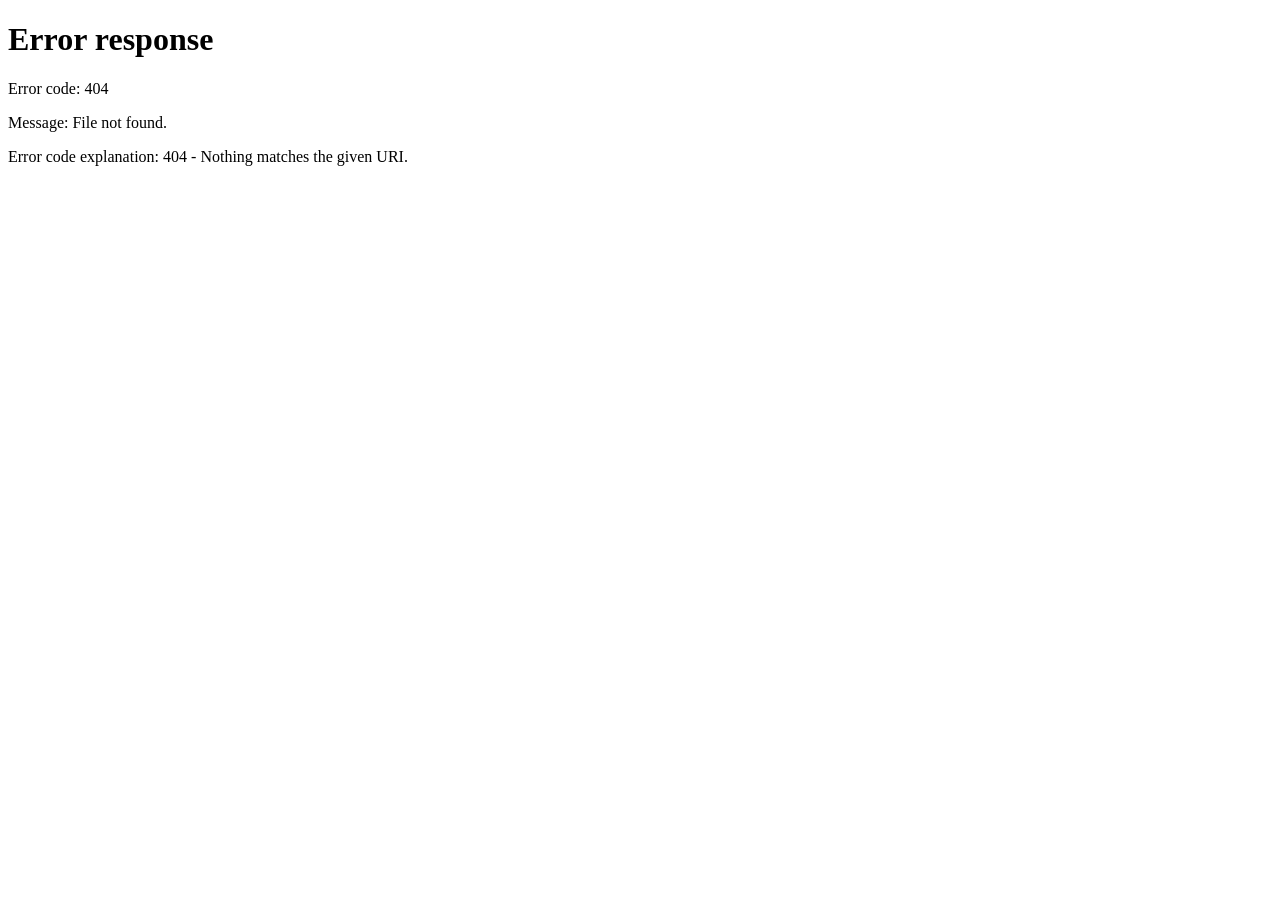
==== commit fe4908c3: "Add files via upload" ====
--- a/admin.html
+++ b/admin.html
@@ -1,5 +1,6 @@
 <!DOCTYPE html>
 <html lang="en">
+
 <head>
     <meta charset="UTF-8">
     <meta name="viewport" content="width=device-width, initial-scale=1.0">
@@ -15,345 +16,371 @@
 
     <link href="https://unpkg.com/aos@2.3.4/dist/aos.css" rel="stylesheet">
 </head>
+
 <body>
-    
+
     <section class="dashboard">
-    <aside id="sidebar">
-        <div class="aside-brand">
-            <div class="brand-inner">
-                <h3>Auto<span>Lab</span></h3>
-                <div class="user-tag admin">System Lead</div>
+        <aside id="sidebar">
+            <div class="aside-brand">
+                <div class="brand-inner">
+                    <img src="./assets/light yellow.webp" alt="logo" width="150px">
+                    <div class="user-tag admin">System Lead</div>
+                </div>
             </div>
-        </div>
-
-        <nav class="aside-nav">
-            <ul>
-                <li class="active">
-                    <a href="#analytics" data-target="dashboard-view">
-                        <i class="material-icons">query_stats</i>
-                        <span>Dyno Analytics</span>
-                    </a>
-                </li>
-                <li>
-                    <a href="#inventory" data-target="garage-view">
-                        <i class="material-icons">directions_car</i>
-                        <span>Garage Inventory</span>
-                    </a>
-                </li>
-                <li>
-                    <a href="#transmissions" data-target="transmissions-view">
-                        <i class="material-icons">sensors</i>
-                        <span>Live Transmissions</span>
-                        <span class="nav-badge">08</span>
-                    </a>
-                </li>
-                <li>
-                    <a href="#engineers" data-target="team-view">
-                        <i class="material-icons">engineering</i>
-                        <span>Technical Team</span>
-                    </a>
-                </li>
-            </ul>
-        </nav>
-
-        <div class="aside-user">
-            <div class="user-card-inner">
-                <div class="user-avatar admin-glow">HQ</div>
-                <div class="user-meta">
-                    <p>Lead Engineer</p>
-                    <span>Main Terminal</span>
+
+            <nav class="aside-nav">
+                <ul>
+                    <li class="active">
+                        <a href="./error.html" data-target="dashboard-view">
+                            <i class="material-icons">query_stats</i>
+                            <span>Dyno Analytics</span>
+                        </a>
+                    </li>
+                    <li>
+                        <a href="./error.html" data-target="garage-view">
+                            <i class="material-icons">directions_car</i>
+                            <span>Garage Inventory</span>
+                        </a>
+                    </li>
+                    <li>
+                        <a href="./error.html" data-target="transmissions-view">
+                            <i class="material-icons">sensors</i>
+                            <span>Live Transmissions</span>
+                            <span class="nav-badge">08</span>
+                        </a>
+                    </li>
+                    <li>
+                        <a href="./error.html" data-target="team-view">
+                            <i class="material-icons">engineering</i>
+                            <span>Technical Team</span>
+                        </a>
+                    </li>
+                </ul>
+            </nav>
+
+            <div class="aside-user">
+                <div class="user-card-inner">
+                    <div class="user-avatar admin-glow">HQ</div>
+                    <div class="user-meta">
+                        <p id="user-display-email">Alex Vance</p> <span>Main Terminal</span>
+                    </div>
+                    <button class="logout-icon" onclick="window.location.href='./index.html'">
+                        <i class="material-icons">power_settings_new</i>
+                    </button>
                 </div>
-                <button class="logout-icon" onclick="logout()">
-                    <i class="material-icons">power_settings_new</i>
+            </div>
+        </aside>
+
+        <main>
+            <div class="mobile-header">
+                <div class="mobile-logo">
+                    <img src="./assets/light yellow.webp" alt="logo" width="150px">
+                </div>
+                <button id="hamburger" class="hamburger-btn">
+                    <i class="material-icons">menu</i>
                 </button>
             </div>
-        </div>
-    </aside>
-
-    <main>
-        <div class="mobile-header">
-            <div class="mobile-logo">
-                <h3>Auto<span>Lab</span></h3>
-            </div>
-            <button id="hamburger" class="hamburger-btn">
-                <i class="material-icons">menu</i>
-            </button>
-        </div>
-
-        <div class="content-header">
-            <div class="top-bar">
-                <div class="user-greeting">
-                    <h2>Engineering <span>Control Unit</span></h2>
-                    <p>Managing high-performance fleet data and biometric security keys.</p>
-                </div>
-
-                <div class="header-actions">
-                    <div class="search-wrapper">
-                        <i class="material-icons">search</i>
-                        <input type="text" placeholder="Search by VIN or ECU ID...">
-                    </div>
-                    <div class="icon-group">
-                        <div class="action-btn notification">
-                            <i class="material-icons">notifications_active</i>
-                            <span class="dot"></span>
-                        </div>
-                        <div class="action-btn settings">
-                            <i class="material-icons">settings_input_component</i>
+
+            <div class="content-header">
+                <div class="top-bar">
+                    <div class="user-greeting">
+                        <h2> <span>Admin</span> Control unit </h2>
+                        <p>Managing high-performance fleet data and biometric security keys.</p>
+                    </div>
+
+                    <div class="header-actions">
+                        <div class="search-wrapper">
+                            <i class="material-icons">search</i>
+                            <input type="text" placeholder="Search by VIN or ECU ID...">
+                        </div>
+                        <div class="icon-group">
+                            <div class="action-btn notification">
+                                <i class="material-icons">notifications_active</i>
+                                <span class="dot"></span>
+                            </div>
+                            <div class="action-btn settings">
+                                <i class="material-icons">settings_input_component</i>
+                            </div>
                         </div>
                     </div>
                 </div>
             </div>
-        </div>
-
-        <div class="content-body" id="main-view">
-            <div class="summary-grid" data-aos="fade-up">
-                <div class="stat-card">
-                    <i class="material-icons">speed</i>
-                    <div class="stat-meta">
-                        <h4>Total Horsepower</h4>
-                        <p>14,250 HP</p>
+
+            <div class="content-body" id="main-view">
+                <div class="summary-grid" data-aos="fade-up">
+                    <div class="stat-card">
+                        <i class="material-icons">speed</i>
+                        <div class="stat-meta">
+                            <h4>Total Horsepower</h4>
+                            <p>14,250 HP</p>
+                        </div>
+                    </div>
+                    <div class="stat-card">
+                        <i class="material-icons">payments</i>
+                        <div class="stat-meta">
+                            <h4>Credit Transmissions</h4>
+                            <p>$245,000</p>
+                        </div>
+                    </div>
+                    <div class="stat-card">
+                        <i class="material-icons">electric_car</i>
+                        <div class="stat-meta">
+                            <h4>Active Builds</h4>
+                            <p>12 Units</p>
+                        </div>
                     </div>
                 </div>
-                <div class="stat-card">
-                    <i class="material-icons">payments</i>
-                    <div class="stat-meta">
-                        <h4>Credit Transmissions</h4>
-                        <p>$245,000</p>
-                    </div>
-                </div>
-                <div class="stat-card">
-                    <i class="material-icons">electric_car</i>
-                    <div class="stat-meta">
-                        <h4>Active Builds</h4>
-                        <p>12 Units</p>
-                    </div>
-                </div>
+
+                <section class="performance-overview" data-aos="fade-up">
+                    <div class="inventory-grid">
+
+                        <div class="inventory-card table-card">
+                            <div class="card-header-main">
+                                <i class="material-icons">list_alt</i>
+                                <h3>Active Build Log</h3>
+                            </div>
+                            <div class="table-responsive">
+                                <table>
+                                    <thead>
+                                        <tr>
+                                            <th>ECU ID</th>
+                                            <th>Vehicle Model</th>
+                                            <th>Build Phase</th>
+                                            <th>Status</th>
+                                        </tr>
+                                    </thead>
+                                    <tbody>
+                                        <tr>
+                                            <td class="id-text">#ECU-8821</td>
+                                            <td>Turbo Stealth V8</td>
+                                            <td>Stage 2 Tuning</td>
+                                            <td><span class="status-badge pulse">Active</span></td>
+                                        </tr>
+                                        <tr>
+                                            <td class="id-text">#ECU-4410</td>
+                                            <td>Neo-Classic Drift</td>
+                                            <td>Aero Mapping</td>
+                                            <td><span class="status-badge">Standby</span></td>
+                                        </tr>
+                                        <tr>
+                                            <td class="id-text">#ECU-9092</td>
+                                            <td>Carbon GT-X</td>
+                                            <td>Dyno Testing</td>
+                                            <td><span class="status-badge pulse">Active</span></td>
+                                        </tr>
+                                    </tbody>
+                                </table>
+                            </div>
+                        </div>
+
+                        <div class="inventory-card chart-card">
+                            <div class="card-header-main">
+                                <i class="material-icons">data_usage</i>
+                                <h3>System Optimization</h3>
+                            </div>
+                            <div class="radial-container">
+                                <div class="radial-progress">
+                                    <div class="radial-value">94<span>%</span></div>
+                                </div>
+                                <p class="chart-label">Network Efficiency: <strong>Optimal</strong></p>
+                            </div>
+                        </div>
+
+                    </div>
+                </section>
+
+
+                <section class="system-monitor" data-aos="fade-up">
+                    <div class="monitor-grid">
+
+                        <div class="monitor-card feed-box">
+                            <div class="card-header-main">
+                                <i class="material-icons">sensors</i>
+                                <h3>Transmission Logs</h3>
+                                <span class="live-indicator">LIVE FEED</span>
+                            </div>
+
+                            <div class="log-stream">
+                                <div class="log-entry">
+                                    <span class="log-time">14:22:01</span>
+                                    <p>ECU Synchronization complete for <strong>#UNIT-09</strong></p>
+                                    <div class="signal-bar"></div>
+                                </div>
+                                <div class="log-entry">
+                                    <span class="log-time">14:18:45</span>
+                                    <p>New Transmission Key generated: <strong>$500 Gold</strong></p>
+                                    <div class="signal-bar"></div>
+                                </div>
+                                <div class="log-entry warning">
+                                    <span class="log-time">14:05:12</span>
+                                    <p>System Warning: Cooling Node #04 high thermal load</p>
+                                    <div class="signal-bar"></div>
+                                </div>
+                            </div>
+                        </div>
+
+                        <div class="monitor-card action-box">
+                            <div class="card-header-main">
+                                <i class="material-icons">settings_remote</i>
+                                <h3>System Overrides</h3>
+                            </div>
+
+                            <div class="action-buttons">
+                                <button class="override-btn">
+                                    <i class="material-icons">security</i>
+                                    <span>Lock All Terminals</span>
+                                </button>
+                                <button class="override-btn active">
+                                    <i class="material-icons">refresh</i>
+                                    <span>Recalibrate Dyno</span>
+                                </button>
+                                <button class="override-btn">
+                                    <i class="material-icons">save</i>
+                                    <span>Export Telemetry</span>
+                                </button>
+                            </div>
+                        </div>
+
+                    </div>
+                </section>
+
+
+
+
+
+                <section class="fleet-management" data-aos="fade-up">
+                    <div class="monitor-card">
+                        <div class="card-header-main">
+                            <i class="material-icons">manage_accounts</i>
+                            <h3>Fleet Access Control</h3>
+                            <button class="btn-add-unit" onclick="window.location.href='./error.html'"><i
+                                    class="material-icons">add</i> Add Unit</button>
+                        </div>
+
+                        <div class="fleet-list">
+                            <div class="fleet-item">
+                                <div class="unit-id">UNIT_A01</div>
+                                <div class="user-info">
+                                    <p class="user-name">Dominic T. <span class="badge-pro">PRO</span></p>
+                                    <span class="user-email">d.torreto@autolab.com</span>
+                                </div>
+                                <div class="build-specs">
+                                    <span class="spec-tag">V8 Twin Turbo</span>
+                                    <span class="spec-tag">Carbon Aero</span>
+                                </div>
+                                <div class="item-actions">
+                                    <button class="icon-btn-min" onclick="window.location.href='./error.html'"><i
+                                            class="material-icons">edit_note</i></button>
+                                    <button class="icon-btn-min danger" onclick="window.location.href='./error.html'"><i
+                                            class="material-icons">link_off</i></button>
+                                </div>
+                            </div>
+
+                            <div class="fleet-item">
+                                <div class="unit-id">UNIT_B12</div>
+                                <div class="user-info">
+                                    <p class="user-name">Sarah Connor</p>
+                                    <span class="user-email">s.connor@cyber.io</span>
+                                </div>
+                                <div class="build-specs">
+                                    <span class="spec-tag">Electric Drive</span>
+                                </div>
+                                <div class="item-actions">
+                                    <button class="icon-btn-min" onclick="window.location.href='./error.html'"><i
+                                            class="material-icons">edit_note</i></button>
+                                    <button class="icon-btn-min danger" onclick="window.location.href='./error.html'"><i
+                                            class="material-icons">link_off</i></button>
+                                </div>
+                            </div>
+                        </div>
+                    </div>
+                </section>
+
+
             </div>
-
-            <section class="performance-overview" data-aos="fade-up">
-    <div class="inventory-grid">
-        
-        <div class="inventory-card table-card">
-            <div class="card-header-main">
-                <i class="material-icons">list_alt</i>
-                <h3>Active Build Log</h3>
-            </div>
-            <div class="table-responsive">
-                <table>
-                    <thead>
-                        <tr>
-                            <th>ECU ID</th>
-                            <th>Vehicle Model</th>
-                            <th>Build Phase</th>
-                            <th>Status</th>
-                        </tr>
-                    </thead>
-                    <tbody>
-                        <tr>
-                            <td class="id-text">#ECU-8821</td>
-                            <td>Turbo Stealth V8</td>
-                            <td>Stage 2 Tuning</td>
-                            <td><span class="status-badge pulse">Active</span></td>
-                        </tr>
-                        <tr>
-                            <td class="id-text">#ECU-4410</td>
-                            <td>Neo-Classic Drift</td>
-                            <td>Aero Mapping</td>
-                            <td><span class="status-badge">Standby</span></td>
-                        </tr>
-                        <tr>
-                            <td class="id-text">#ECU-9092</td>
-                            <td>Carbon GT-X</td>
-                            <td>Dyno Testing</td>
-                            <td><span class="status-badge pulse">Active</span></td>
-                        </tr>
-                    </tbody>
-                </table>
-            </div>
-        </div>
-
-        <div class="inventory-card chart-card">
-            <div class="card-header-main">
-                <i class="material-icons">data_usage</i>
-                <h3>System Optimization</h3>
-            </div>
-            <div class="radial-container">
-                <div class="radial-progress">
-                    <div class="radial-value">94<span>%</span></div>
-                </div>
-                <p class="chart-label">Network Efficiency: <strong>Optimal</strong></p>
-            </div>
-        </div>
-
-    </div>
-</section>
-
-
-<section class="system-monitor" data-aos="fade-up">
-    <div class="monitor-grid">
-        
-        <div class="monitor-card feed-box">
-            <div class="card-header-main">
-                <i class="material-icons">sensors</i>
-                <h3>Transmission Logs</h3>
-                <span class="live-indicator">LIVE FEED</span>
-            </div>
-            
-            <div class="log-stream">
-                <div class="log-entry">
-                    <span class="log-time">14:22:01</span>
-                    <p>ECU Synchronization complete for <strong>#UNIT-09</strong></p>
-                    <div class="signal-bar"></div>
-                </div>
-                <div class="log-entry">
-                    <span class="log-time">14:18:45</span>
-                    <p>New Transmission Key generated: <strong>$500 Gold</strong></p>
-                    <div class="signal-bar"></div>
-                </div>
-                <div class="log-entry warning">
-                    <span class="log-time">14:05:12</span>
-                    <p>System Warning: Cooling Node #04 high thermal load</p>
-                    <div class="signal-bar"></div>
-                </div>
-            </div>
-        </div>
-
-        <div class="monitor-card action-box">
-            <div class="card-header-main">
-                <i class="material-icons">settings_remote</i>
-                <h3>System Overrides</h3>
-            </div>
-            
-            <div class="action-buttons">
-                <button class="override-btn">
-                    <i class="material-icons">security</i>
-                    <span>Lock All Terminals</span>
-                </button>
-                <button class="override-btn active">
-                    <i class="material-icons">refresh</i>
-                    <span>Recalibrate Dyno</span>
-                </button>
-                <button class="override-btn">
-                    <i class="material-icons">save</i>
-                    <span>Export Telemetry</span>
-                </button>
-            </div>
-        </div>
-
-    </div>
-</section>
-
-
-
-
-
-<section class="fleet-management" data-aos="fade-up">
-    <div class="monitor-card">
-        <div class="card-header-main">
-            <i class="material-icons">manage_accounts</i>
-            <h3>Fleet Access Control</h3>
-            <button class="btn-add-unit"><i class="material-icons">add</i> Add Unit</button>
-        </div>
-
-        <div class="fleet-list">
-            <div class="fleet-item">
-                <div class="unit-id">UNIT_A01</div>
-                <div class="user-info">
-                    <p class="user-name">Dominic T. <span class="badge-pro">PRO</span></p>
-                    <span class="user-email">d.torreto@autolab.com</span>
-                </div>
-                <div class="build-specs">
-                    <span class="spec-tag">V8 Twin Turbo</span>
-                    <span class="spec-tag">Carbon Aero</span>
-                </div>
-                <div class="item-actions">
-                    <button class="icon-btn-min"><i class="material-icons">edit_note</i></button>
-                    <button class="icon-btn-min danger"><i class="material-icons">link_off</i></button>
-                </div>
-            </div>
-
-            <div class="fleet-item">
-                <div class="unit-id">UNIT_B12</div>
-                <div class="user-info">
-                    <p class="user-name">Sarah Connor</p>
-                    <span class="user-email">s.connor@cyber.io</span>
-                </div>
-                <div class="build-specs">
-                    <span class="spec-tag">Electric Drive</span>
-                </div>
-                <div class="item-actions">
-                    <button class="icon-btn-min"><i class="material-icons">edit_note</i></button>
-                    <button class="icon-btn-min danger"><i class="material-icons">link_off</i></button>
-                </div>
-            </div>
-        </div>
-    </div>
-</section>
-
-
-        </div>
-    </main>
-
-    <div id="sidebar-overlay" class="overlay"></div>
-</section>
-
-
-
-
-
-
-<script src="./script.js"></script>
-
-<script>
-
-document.addEventListener('DOMContentLoaded', () => {
-    const hamburger = document.getElementById('hamburger');
-    const sidebar = document.getElementById('sidebar');
-    const overlay = document.getElementById('sidebar-overlay');
-    const navLinks = document.querySelectorAll('.aside-nav a');
-
-    // Requirement: Toggle functionality for Sidebar
-    const toggleSidebar = () => {
-        sidebar.classList.toggle('mobile-active');
-        overlay.classList.toggle('visible');
-        
-        // Change icon from menu to close
-        const icon = hamburger.querySelector('i');
-        if (sidebar.classList.contains('mobile-active')) {
-            icon.textContent = 'close';
-            icon.style.color = '#fff';
-        } else {
-            icon.textContent = 'menu';
-            icon.style.color = 'var(--primary-color)';
+        </main>
+
+        <div id="sidebar-overlay" class="overlay"></div>
+    </section>
+
+
+
+
+
+
+    <script src="./script.js"></script>
+
+    <script>
+
+        document.addEventListener('DOMContentLoaded', () => {
+            const hamburger = document.getElementById('hamburger');
+            const sidebar = document.getElementById('sidebar');
+            const overlay = document.getElementById('sidebar-overlay');
+            const navLinks = document.querySelectorAll('.aside-nav a');
+
+            const toggleSidebar = () => {
+                sidebar.classList.toggle('mobile-active');
+                overlay.classList.toggle('visible');
+
+                const icon = hamburger.querySelector('i');
+                if (sidebar.classList.contains('mobile-active')) {
+                    icon.textContent = 'close';
+                    icon.style.color = '#fff';
+                } else {
+                    icon.textContent = 'menu';
+                    icon.style.color = 'var(--primary-color)';
+                }
+            };
+
+            hamburger.addEventListener('click', toggleSidebar);
+            overlay.addEventListener('click', toggleSidebar);
+
+            navLinks.forEach(link => {
+                link.addEventListener('click', (e) => {
+                    document.querySelectorAll('.aside-nav li').forEach(li => li.classList.remove('active'));
+                    link.parentElement.classList.add('active');
+
+                    if (window.innerWidth <= 768) {
+                        toggleSidebar();
+                    }
+                });
+            });
+        });
+
+        // Logout Logic
+        function logout() {
+            if (confirm("System Shutdown: Disconnect from Terminal?")) {
+                window.location.href = "login.html";
+            }
         }
-    };
-
-    hamburger.addEventListener('click', toggleSidebar);
-    overlay.addEventListener('click', toggleSidebar);
-
-    // Auto-close and switch content view
-    navLinks.forEach(link => {
-        link.addEventListener('click', (e) => {
-            // Remove active from all
-            document.querySelectorAll('.aside-nav li').forEach(li => li.classList.remove('active'));
-            // Add active to current
-            link.parentElement.classList.add('active');
-
-            if(window.innerWidth <= 768) {
-                toggleSidebar();
+
+
+
+
+
+        // RBAC js 
+
+        document.addEventListener('DOMContentLoaded', () => {
+            // 1. Pull the email from storage
+            const loggedInEmail = localStorage.getItem('sessionUserEmail');
+            const displayElement = document.getElementById('user-display-email');
+
+            // 2. If email exists, overwrite the default text
+            if (loggedInEmail && displayElement) {
+                displayElement.textContent = loggedInEmail;
+            } else if (!loggedInEmail) {
+                // Security: If someone tries to access dashboard without login
+                window.location.href = "login.html";
             }
         });
-    });
-});
-
-// Logout Logic
-function logout() {
-    if(confirm("System Shutdown: Disconnect from Terminal?")) {
-        window.location.href = "login.html";
-    }
-}
-
-</script>
+
+        // Update Logout to clear the session
+        function logout() {
+            localStorage.removeItem('sessionUserEmail');
+            window.location.href = "login.html";
+        }
+
+    </script>
 
     <script src="https://unpkg.com/aos@2.3.4/dist/aos.js"></script>
 
@@ -370,4 +397,5 @@
     </script>
 
 </body>
+
 </html>
--- a/admin.css
+++ b/admin.css
@@ -1,927 +1,976 @@
-/* --- Sidebar Variables --- */
-:root {
-    --sidebar-width: 280px;
-    --sidebar-bg: var(--text-header);
-    /* Midnight Blue */
-    --sidebar-accent: var(--primary-color);
-    /* Electric Blue */
-    --sidebar-text: rgba(255, 255, 255, 0.7);
-}
-
-/* --- Aside Container --- */
-aside {
-    width: var(--sidebar-width);
-    height: 100vh;
-    background: var(--sidebar-bg);
-    display: flex;
-    flex-direction: column;
-    position: fixed;
-    left: 0;
-    top: 0;
-    transition: all 0.4s cubic-bezier(0.4, 0, 0.2, 1);
-    z-index: 1000;
-    border-right: 1px solid rgba(255, 255, 255, 0.05);
-}
-
-/* --- Brand Section --- */
-.aside-brand {
-    padding: 40px 30px;
-}
-
-.brand-inner h3 {
-    color: #fff;
-    font-size: 1.6rem;
-    font-weight: 800;
-}
-
-.brand-inner span {
-    color: var(--sidebar-accent);
-}
-
-.user-tag {
-    display: inline-block;
-    background: rgba(61, 90, 241, 0.15);
-    color: var(--sidebar-accent);
-    font-size: 11px;
-    font-weight: 700;
-    padding: 4px 12px;
-    border-radius: 50px;
-    margin-top: 8px;
-    text-transform: uppercase;
-    letter-spacing: 1px;
-}
-
-/* --- Navigation Links --- */
-.aside-nav {
-    flex: 1;
-    padding: 0 20px;
-}
-
-.aside-nav ul {
-    list-style: none;
-}
-
-.aside-nav li {
-    margin-bottom: 8px;
-}
-
-.aside-nav a {
-    display: flex;
-    align-items: center;
-    gap: 15px;
-    padding: 14px 20px;
-    color: var(--sidebar-text);
-    text-decoration: none;
-    border-radius: 14px;
-    font-weight: 600;
-    font-size: 15px;
-    transition: all 0.3s ease;
-    position: relative;
-}
-
-.aside-nav a i {
-    font-size: 22px;
-}
-
-/* --- Active & Hover States --- */
-.aside-nav li.active a,
-.aside-nav a:hover {
-    color: #fff;
-    background: rgba(255, 255, 255, 0.05);
-}
-
-.aside-nav li.active a::before {
-    content: '';
-    position: absolute;
-    left: 0;
-    top: 25%;
-    height: 50%;
-    width: 4px;
-    background: var(--sidebar-accent);
-    border-radius: 0 4px 4px 0;
-}
-
-.nav-badge {
-    margin-left: auto;
-    background: #ff4d4d;
-    color: #fff;
-    font-size: 10px;
-    padding: 2px 8px;
-    border-radius: 10px;
-}
-
-/* --- User Profile Bottom Card --- */
-.aside-user {
-    padding: 20px;
-    border-top: 1px solid rgba(255, 255, 255, 0.05);
-}
-
-.user-card-inner {
-    display: flex;
-    align-items: center;
-    gap: 12px;
-    padding: 15px;
-    background: rgba(255, 255, 255, 0.03);
-    border-radius: 16px;
-}
-
-.user-avatar {
-    width: 40px;
-    height: 40px;
-    background: var(--sidebar-accent);
-    color: #fff;
-    border-radius: 10px;
-    display: flex;
-    align-items: center;
-    justify-content: center;
-    font-weight: 800;
-    font-size: 14px;
-}
-
-.user-meta p {
-    color: #fff;
-    font-size: 14px;
-    font-weight: 700;
-}
-
-.user-meta span {
-    color: var(--sidebar-text);
-    font-size: 11px;
-}
-
-.logout-icon {
-    margin-left: auto;
-    background: none;
-    border: none;
-    color: var(--sidebar-text);
-    cursor: pointer;
-    transition: 0.3s;
-}
-
-.logout-icon:hover {
-    color: #ff4d4d;
-}
-
-/* --- Media Query: 768px --- */
-@media screen and (max-width: 768px) {
-    aside {
-        left: -100%;
-        /* Hide on mobile by default */
-    }
-
-    aside.active {
-        left: 0;
-        width: 100%;
-        /* Full screen drawer on mobile */
-    }
-}
-
-
-
-
-
-
-
-
-
-
-
-
-/* --- Mobile Header Styles --- */
-.mobile-header {
-    display: none;
-    /* Hidden on Desktop */
-    justify-content: space-between;
-    align-items: center;
-    padding: 15px 25px;
-    background: #fff;
-    border-bottom: 1px solid #eee;
-    position: sticky;
-    top: 0;
-    z-index: 900;
-}
-
-.hamburger-btn {
-    background: var(--bg-hover);
-    border: none;
-    color: var(--primary-color);
-    width: 45px;
-    height: 45px;
-    border-radius: 12px;
-    cursor: pointer;
-    display: flex;
-    align-items: center;
-    justify-content: center;
-    transition: var(--transition);
-}
-
-.hamburger-btn:active {
-    transform: scale(0.9);
-}
-
-/* --- Mobile Sidebar Logic --- */
-@media screen and (max-width: 768px) {
-    .mobile-header {
-        display: flex;
-    }
-
-    aside {
-        left: -280px;
-        /* Hidden off-screen */
-        width: 280px;
-        /* Keep fixed width on mobile */
-    }
-
-    aside.mobile-active {
-        left: 0;
-        /* Slides in */
-        box-shadow: 20px 0 50px rgba(0, 0, 0, 0.2);
-    }
-
-    /* Overlay styling */
-    .overlay {
-        position: fixed;
-        inset: 0;
-        background: rgba(14, 21, 58, 0.4);
-        backdrop-filter: blur(4px);
-        opacity: 0;
-        visibility: hidden;
-        z-index: 999;
-        transition: 0.3s ease;
-    }
-
-    .overlay.visible {
-        opacity: 1;
-        visibility: visible;
-    }
-}
-
-/* Ensure Main expands on Desktop */
-main {
-    margin-left: var(--sidebar-width);
-    transition: var(--transition);
-}
-
-@media screen and (max-width: 768px) {
-    main {
-        margin-left: 0;
-    }
-}
-
-
-
-
-
-
-
-
-
-
-
-
-
-
-
-/* --- Content Header Wrapper --- */
-.content-header {
-    background: #fff;
-    padding: 25px 40px;
-    border-bottom: 1px solid #edf2f7;
-    position: sticky;
-    top: 0;
-    z-index: 800;
-}
-
-.top-bar {
-    display: flex;
-    justify-content: space-between;
-    align-items: center;
-    gap: 30px;
-}
-
-/* --- Greeting Section --- */
-.user-greeting h2 {
-    font-size: 1.6rem;
-    color: var(--text-header);
-    font-weight: 800;
-}
-
-.user-greeting h2 span {
-    color: var(--primary-color);
-}
-
-.user-greeting p {
-    color: var(--text-muted);
-    font-size: 14px;
-    margin-top: 4px;
-}
-
-/* --- Header Actions (Search & Icons) --- */
-.header-actions {
-    display: flex;
-    align-items: center;
-    gap: 20px;
-    flex: 1;
-    justify-content: flex-end;
-}
-
-.search-wrapper {
-    position: relative;
-    width: 100%;
-    max-width: 400px;
-}
-
-.search-wrapper i {
-    position: absolute;
-    left: 15px;
-    top: 50%;
-    transform: translateY(-50%);
-    color: var(--text-muted);
-    font-size: 20px;
-}
-
-.search-wrapper input {
-    width: 100%;
-    padding: 12px 15px 12px 45px;
-    background: #f8faff;
-    border: 1px solid #e2e8f0;
-    border-radius: 14px;
-    font-size: 14px;
-    transition: var(--transition);
-    outline: none;
-}
-
-.search-wrapper input:focus {
-    border-color: var(--primary-color);
-    background: #fff;
-    box-shadow: 0 0 0 4px rgba(61, 90, 241, 0.05);
-}
-
-/* --- Action Icons --- */
-.icon-group {
-    display: flex;
-    gap: 12px;
-}
-
-.action-btn {
-    width: 45px;
-    height: 45px;
-    background: #f8faff;
-    border-radius: 12px;
-    display: flex;
-    align-items: center;
-    justify-content: center;
-    color: var(--text-header);
-    cursor: pointer;
-    position: relative;
-    transition: var(--transition);
-}
-
-.action-btn:hover {
-    background: var(--bg-hover);
-    color: var(--primary-color);
-}
-
-.action-btn.notification .dot {
-    position: absolute;
-    top: 12px;
-    right: 12px;
-    width: 8px;
-    height: 8px;
-    background: #ff4d4d;
-    border-radius: 50%;
-    border: 2px solid #fff;
-}
-
-/* --- Media Query: 768px --- */
-@media screen and (max-width: 992px) {
-    .content-header {
-        padding: 20px;
-    }
-
-    .search-wrapper {
-        max-width: 250px;
-    }
-}
-
-@media screen and (max-width: 768px) {
-    .top-bar {
-        flex-direction: column;
-        align-items: flex-start;
-        gap: 20px;
-    }
-
-    .header-actions {
-        width: 100%;
-        justify-content: space-between;
-        flex-direction: column-reverse;
-        gap: 15px;
-    }
-
-    .search-wrapper {
-        max-width: 100%;
-    }
-
-    .icon-group {
-        width: 100%;
-        justify-content: center;
-    }
-
-    .user-greeting h2 {
-        font-size: 1.4rem;
-    }
-}
-
-
-
-
-
-
-
-
-
-
-
-
-
-
-
-
-/* --- Automobile Dashboard Overrides --- */
-:root {
-    --sidebar-bg: #0a0a0a; /* Pure Black */
-    --primary-color: #f5b900; /* Performance Yellow */
-    --card-bg: #111111;
-}
-
-aside {
-    background: var(--sidebar-bg);
-    border-right: 1px solid #1a1a1a;
-}
-
-.brand-inner span {
-    color: var(--primary-color);
-    text-transform: uppercase;
-}
-
-.user-tag.admin {
-    background: rgba(245, 185, 0, 0.1);
-    color: var(--primary-color);
-    border: 1px solid rgba(245, 185, 0, 0.2);
-}
-
-.aside-nav li.active a::before {
-    background: var(--primary-color);
-}
-
-.user-avatar.admin-glow {
-    background: var(--primary-color);
-    color: #000;
-    box-shadow: 0 0 15px rgba(245, 185, 0, 0.3);
-}
-
-/* Dashboard Stat Cards */
-.summary-grid {
-    display: grid;
-    grid-template-columns: repeat(auto-fit, minmax(240px, 1fr));
-    gap: 20px;
-    padding: 30px;
-}
-
-.stat-card {
-    background: var(--card-bg);
-    padding: 25px;
-    border-radius: 16px;
-    border: 1px solid #222;
-    display: flex;
-    align-items: center;
-    gap: 20px;
-}
-
-.stat-card i {
-    font-size: 40px;
-    color: var(--primary-color);
-}
-
-.stat-meta h4 {
-    color: #888;
-    font-size: 13px;
-    text-transform: uppercase;
-}
-
-.stat-meta p {
-    color: #fff;
-    font-size: 22px;
-    font-weight: 800;
-}
-
-/* --- Mobile Fixes --- */
-@media (max-width: 768px) {
-    .content-header {
-        background: #000;
-        border-bottom: 1px solid #222;
-    }
-    .user-greeting h2 { color: #fff; }
-    .search-wrapper input { background: #111; color: #fff; }
-}
-
-
-
-
-
-
-
-
-/* --- Performance Overview Section --- */
-.performance-overview {
-    padding: 0 30px 30px;
-}
-
-.inventory-grid {
-    display: grid;
-    grid-template-columns: 2fr 1fr;
-    gap: 25px;
-}
-
-.inventory-card {
-    background: var(--card-bg);
-    border: 1px solid #222;
-    border-radius: 16px;
-    padding: 25px;
-}
-
-.card-header-main {
-    display: flex;
-    align-items: center;
-    gap: 12px;
-    margin-bottom: 25px;
-}
-
-.card-header-main i { color: var(--sidebar-accent); }
-.card-header-main h3 { color: #fff; font-size: 1.1rem; text-transform: uppercase; }
-
-/* --- Diagnostic Table Styling --- */
-.table-responsive { overflow-x: auto; }
-
-table {
-    width: 100%;
-    border-collapse: collapse;
-    text-align: left;
-}
-
-th {
-    padding: 12px 15px;
-    color: #555;
-    font-size: 12px;
-    text-transform: uppercase;
-    border-bottom: 1px solid #222;
-}
-
-td {
-    padding: 15px;
-    color: var(--sidebar-text);
-    font-size: 14px;
-    border-bottom: 1px solid #1a1a1a;
-}
-
-.id-text { font-family: 'Courier New', monospace; color: var(--sidebar-accent); }
-
-/* Status Badges */
-.status-badge {
-    padding: 4px 10px;
-    border-radius: 4px;
-    font-size: 11px;
-    font-weight: 700;
-    background: #222;
-}
-
-.status-badge.pulse {
-    color: var(--sidebar-accent);
-    box-shadow: 0 0 10px rgba(245, 185, 0, 0.1);
-}
-
-/* --- Radial Optimization Chart --- */
-.radial-container {
-    text-align: center;
-    padding: 20px 0;
-}
-
-.radial-progress {
-    width: 150px;
-    height: 150px;
-    border-radius: 50%;
-    background: conic-gradient(var(--sidebar-accent) 94%, #222 0);
-    margin: 0 auto 20px;
-    display: flex;
-    align-items: center;
-    justify-content: center;
-    position: relative;
-}
-
-.radial-progress::before {
-    content: "";
-    position: absolute;
-    width: 130px;
-    height: 130px;
-    background: var(--card-bg);
-    border-radius: 50%;
-}
-
-.radial-value {
-    position: relative;
-    font-size: 2.5rem;
-    font-weight: 800;
-    color: #fff;
-}
-
-.radial-value span { font-size: 1rem; color: var(--sidebar-accent); }
-
-.chart-label { color: var(--sidebar-text); font-size: 13px; }
-
-/* --- Responsive Layout (768px) --- */
-@media screen and (max-width: 992px) {
-    .inventory-grid { grid-template-columns: 1fr; }
-}
-
-@media screen and (max-width: 768px) {
-    .performance-overview { padding: 0 15px 20px; }
-    
-    .inventory-card { padding: 20px 15px; }
-
-    th { display: none; } /* Hide headers on mobile for a cleaner list look */
-    
-    td { display: block; padding: 10px 5px; text-align: right; position: relative; }
-    
-    td::before {
-        content: attr(data-label);
-        position: absolute;
-        left: 0;
-        color: #555;
-        font-weight: 700;
-        font-size: 11px;
-        text-transform: uppercase;
-    }
-}
-
-
-
-
-
-
-
-/* --- System Monitor Section --- */
-.system-monitor {
-    padding: 0 30px 30px;
-}
-
-.monitor-grid {
-    display: grid;
-    grid-template-columns: 1.5fr 1fr;
-    gap: 25px;
-}
-
-.monitor-card {
-    background: var(--card-bg);
-    border: 1px solid #222;
-    border-radius: 16px;
-    padding: 25px;
-    position: relative;
-    overflow: hidden;
-}
-
-/* 1. Live Feed Header */
-.live-indicator {
-    margin-left: auto;
-    font-size: 10px;
-    background: rgba(255, 77, 77, 0.1);
-    color: #ff4d4d;
-    padding: 4px 8px;
-    border-radius: 4px;
-    font-weight: 900;
-    letter-spacing: 1px;
-    animation: blink 2s infinite;
-}
-
-@keyframes blink {
-    0%, 100% { opacity: 1; }
-    50% { opacity: 0.3; }
-}
-
-/* 2. Log Entry Styling */
-.log-stream {
-    margin-top: 10px;
-}
-
-.log-entry {
-    padding: 15px 0;
-    border-bottom: 1px solid #1a1a1a;
-    position: relative;
-}
-
-.log-time {
-    font-family: 'Courier New', monospace;
-    color: #555;
-    font-size: 11px;
-}
-
-.log-entry p {
-    color: var(--sidebar-text);
-    font-size: 13.5px;
-    margin-top: 5px;
-}
-
-.log-entry strong { color: var(--sidebar-accent); }
-
-.log-entry.warning p { color: #ffb347; }
-
-/* Signal Bar Animation */
-.signal-bar {
-    height: 2px;
-    width: 40px;
-    background: var(--sidebar-accent);
-    margin-top: 10px;
-    box-shadow: 0 0 10px var(--sidebar-accent);
-    animation: sweep 3s infinite ease-in-out;
-}
-
-@keyframes sweep {
-    0% { width: 10px; opacity: 0.3; }
-    50% { width: 100%; opacity: 1; }
-    100% { width: 10px; opacity: 0.3; }
-}
-
-/* 3. Action Buttons */
-.action-buttons {
-    display: flex;
-    flex-direction: column;
-    gap: 15px;
-}
-
-.override-btn {
-    display: flex;
-    align-items: center;
-    gap: 15px;
-    padding: 15px;
-    background: #000;
-    border: 1px solid #333;
-    color: var(--sidebar-text);
-    border-radius: 12px;
-    cursor: pointer;
-    transition: 0.3s;
-    text-align: left;
-}
-
-.override-btn i { font-size: 20px; }
-
-.override-btn:hover, .override-btn.active {
-    background: rgba(245, 185, 0, 0.1);
-    border-color: var(--sidebar-accent);
-    color: #fff;
-}
-
-/* --- Responsive (768px) --- */
-@media screen and (max-width: 992px) {
-    .monitor-grid { grid-template-columns: 1fr; }
-}
-
-@media screen and (max-width: 768px) {
-    .system-monitor { padding: 0 15px 20px; }
-    
-    .override-btn span { font-size: 13px; }
-}
-
-
-
-
-
-
-
-
-/* --- Fleet Management Section --- */
-.fleet-management {
-    padding: 0 30px 40px;
-}
-
-.btn-add-unit {
-    margin-left: auto;
-    background: transparent;
-    border: 1px dashed var(--sidebar-accent);
-    color: var(--sidebar-accent);
-    padding: 6px 15px;
-    border-radius: 6px;
-    display: flex;
-    align-items: center;
-    gap: 8px;
-    font-size: 12px;
-    font-weight: 700;
-    cursor: pointer;
-    transition: 0.3s;
-}
-
-.btn-add-unit:hover {
-    background: var(--sidebar-accent);
-    color: #000;
-}
-
-/* 1. Fleet List Items */
-.fleet-list {
-    margin-top: 20px;
-}
-
-.fleet-item {
-    display: flex;
-    align-items: center;
-    padding: 18px 20px;
-    background: rgba(255, 255, 255, 0.02);
-    border: 1px solid #1a1a1a;
-    border-radius: 12px;
-    margin-bottom: 15px;
-    transition: 0.3s;
-}
-
-.fleet-item:hover {
-    border-color: #333;
-    background: rgba(255, 255, 255, 0.04);
-}
-
-.unit-id {
-    font-family: 'Courier New', monospace;
-    font-size: 11px;
-    color: var(--sidebar-accent);
-    background: rgba(245, 185, 0, 0.05);
-    padding: 5px 10px;
-    border-radius: 4px;
-    margin-right: 25px;
-}
-
-.user-info { flex: 1; }
-.user-name { color: #fff; font-weight: 700; font-size: 14px; }
-.user-email { color: #555; font-size: 12px; }
-
-.badge-pro {
-    font-size: 9px;
-    background: var(--sidebar-accent);
-    color: #000;
-    padding: 2px 6px;
-    border-radius: 3px;
-    vertical-align: middle;
-    margin-left: 8px;
-}
-
-/* 2. Build Specs Tags */
-.build-specs {
-    display: flex;
-    gap: 10px;
-    margin: 0 30px;
-}
-
-.spec-tag {
-    font-size: 10px;
-    color: #888;
-    background: #000;
-    border: 1px solid #222;
-    padding: 4px 10px;
-    border-radius: 4px;
-}
-
-/* 3. Action Buttons */
-.item-actions { display: flex; gap: 10px; }
-.icon-btn-min {
-    background: #1a1a1a;
-    border: none;
-    color: #777;
-    width: 32px;
-    height: 32px;
-    border-radius: 6px;
-    cursor: pointer;
-    transition: 0.3s;
-}
-
-.icon-btn-min:hover { color: #fff; background: #333; }
-.icon-btn-min.danger:hover { color: #ff4d4d; }
-
-/* --- Responsive (768px) --- */
-@media screen and (max-width: 768px) {
-    .fleet-management { padding: 0 15px 30px; }
-    
-    .fleet-item {
-        flex-direction: column;
-        align-items: flex-start;
-        gap: 15px;
-        padding: 20px;
-    }
-
-    .unit-id { margin-right: 0; }
-    
-    .build-specs {
-        margin: 0;
-        flex-wrap: wrap;
-    }
-
-    .item-actions {
-        width: 100%;
-        justify-content: flex-end;
-        border-top: 1px solid #1a1a1a;
-        padding-top: 15px;
-    }
-}+ :root {
+     --sidebar-width: 280px;
+     --sidebar-bg: var(--text-header);
+     --sidebar-accent: var(--primary-color);
+     --sidebar-text: rgba(255, 255, 255, 0.7);
+ }
+
+ aside {
+     width: var(--sidebar-width);
+     height: 100vh;
+     background: var(--sidebar-bg);
+     display: flex;
+     flex-direction: column;
+     position: fixed;
+     left: 0;
+     top: 0;
+     transition: all 0.4s cubic-bezier(0.4, 0, 0.2, 1);
+     z-index: 1000;
+     border-right: 1px solid rgba(255, 255, 255, 0.05);
+ }
+
+ .aside-brand {
+     padding: 40px 30px;
+ }
+
+ .brand-inner h3 {
+     color: #fff;
+     font-size: 1.6rem;
+     font-weight: 800;
+ }
+
+ .brand-inner span {
+     color: var(--sidebar-accent);
+ }
+
+ .user-tag {
+     display: inline-block;
+     background: rgba(61, 90, 241, 0.15);
+     color: var(--sidebar-accent);
+     font-size: 11px;
+     font-weight: 700;
+     padding: 4px 12px;
+     border-radius: 50px;
+     margin-top: 8px;
+     text-transform: uppercase;
+     letter-spacing: 1px;
+ }
+
+ .aside-nav {
+     flex: 1;
+     padding: 0 20px;
+ }
+
+ .aside-nav ul {
+     list-style: none;
+ }
+
+ .aside-nav li {
+     margin-bottom: 8px;
+ }
+
+ .aside-nav a {
+     display: flex;
+     align-items: center;
+     gap: 15px;
+     padding: 14px 20px;
+     color: var(--sidebar-text);
+     text-decoration: none;
+     border-radius: 14px;
+     font-weight: 600;
+     font-size: 15px;
+     transition: all 0.3s ease;
+     position: relative;
+ }
+
+ .aside-nav a i {
+     font-size: 22px;
+ }
+
+ .aside-nav li.active a,
+ .aside-nav a:hover {
+     color: #fff;
+     background: rgba(255, 255, 255, 0.05);
+ }
+
+ .aside-nav li.active a::before {
+     content: '';
+     position: absolute;
+     left: 0;
+     top: 25%;
+     height: 50%;
+     width: 4px;
+     background: var(--sidebar-accent);
+     border-radius: 0 4px 4px 0;
+ }
+
+ .nav-badge {
+     margin-left: auto;
+     background: #ff4d4d;
+     color: #fff;
+     font-size: 10px;
+     padding: 2px 8px;
+     border-radius: 10px;
+ }
+
+ .aside-user {
+     padding: 20px;
+     border-top: 1px solid rgba(255, 255, 255, 0.05);
+ }
+
+ .user-card-inner {
+     display: flex;
+     align-items: center;
+     gap: 12px;
+     padding: 15px;
+     background: rgba(255, 255, 255, 0.03);
+     border-radius: 16px;
+ }
+
+ .user-avatar {
+     width: 40px;
+     height: 40px;
+     background: var(--sidebar-accent);
+     color: #fff;
+     border-radius: 10px;
+     display: flex;
+     align-items: center;
+     justify-content: center;
+     font-weight: 800;
+     font-size: 14px;
+ }
+
+ .user-meta p {
+     color: #fff;
+     font-size: 14px;
+     font-weight: 700;
+ }
+
+ .user-meta span {
+     color: var(--sidebar-text);
+     font-size: 11px;
+ }
+
+ .logout-icon {
+     margin-left: auto;
+     background: none;
+     border: none;
+     color: var(--sidebar-text);
+     cursor: pointer;
+     transition: 0.3s;
+ }
+
+ .logout-icon:hover {
+     color: #ff4d4d;
+ }
+
+ @media screen and (max-width: 768px) {
+     aside {
+         left: -100%;
+     }
+
+     aside.active {
+         left: 0;
+         width: 100%;
+     }
+ }
+
+
+
+
+
+
+
+
+
+
+
+
+ .mobile-header {
+     display: none;
+     justify-content: space-between;
+     align-items: center;
+     padding: 15px 25px;
+     background: var(--bg-dark);
+     border-bottom: 1px solid #eee;
+     position: sticky;
+     top: 0;
+     z-index: 900;
+ }
+
+ .hamburger-btn {
+     background: var(--bg-hover);
+     border: none;
+     color: var(--primary-color);
+     width: 45px;
+     height: 45px;
+     border-radius: 12px;
+     cursor: pointer;
+     display: flex;
+     align-items: center;
+     justify-content: center;
+     transition: var(--transition);
+ }
+
+ .hamburger-btn:active {
+     transform: scale(0.9);
+ }
+
+ @media screen and (max-width: 768px) {
+     .mobile-header {
+         display: flex;
+     }
+
+     aside {
+         left: -280px;
+         width: 280px;
+     }
+
+     aside.mobile-active {
+         left: 0;
+         box-shadow: 20px 0 50px rgba(0, 0, 0, 0.2);
+     }
+
+     .overlay {
+         position: fixed;
+         inset: 0;
+         background: rgba(14, 21, 58, 0.4);
+         backdrop-filter: blur(4px);
+         opacity: 0;
+         visibility: hidden;
+         z-index: 999;
+         transition: 0.3s ease;
+     }
+
+     .overlay.visible {
+         opacity: 1;
+         visibility: visible;
+     }
+ }
+
+ main {
+     margin-left: var(--sidebar-width);
+     transition: var(--transition);
+ }
+
+ @media screen and (max-width: 768px) {
+     main {
+         margin-left: 0;
+     }
+ }
+
+
+
+
+
+
+
+
+ .content-header {
+     background: var(--bg-dark);
+     padding: 25px 40px;
+     border-bottom: 1px solid #edf2f7;
+     position: sticky;
+     top: 0;
+     z-index: 800;
+ }
+
+ .top-bar {
+     display: flex;
+     justify-content: space-between;
+     align-items: center;
+     gap: 30px;
+ }
+
+ .user-greeting h2 {
+     font-size: 1.6rem;
+     color: var(--text-header);
+     font-weight: 800;
+ }
+
+ .user-greeting h2 span {
+     color: var(--primary-color);
+ }
+
+ .user-greeting p {
+     color: var(--text-muted);
+     font-size: 14px;
+     margin-top: 4px;
+ }
+
+ .header-actions {
+     display: flex;
+     align-items: center;
+     gap: 20px;
+     flex: 1;
+     justify-content: flex-end;
+ }
+
+ .search-wrapper {
+     position: relative;
+     width: 100%;
+     max-width: 400px;
+ }
+
+ .search-wrapper i {
+     position: absolute;
+     left: 15px;
+     top: 50%;
+     transform: translateY(-50%);
+     color: var(--text-muted);
+     font-size: 20px;
+ }
+
+ .search-wrapper input {
+     width: 100%;
+     padding: 12px 15px 12px 45px;
+     background: #f8faff;
+     border: 1px solid #e2e8f0;
+     border-radius: 14px;
+     font-size: 14px;
+     transition: var(--transition);
+     outline: none;
+ }
+
+ .search-wrapper input:focus {
+     border-color: var(--primary-color);
+     background: #fff;
+     box-shadow: 0 0 0 4px rgba(61, 90, 241, 0.05);
+ }
+
+ .icon-group {
+     display: flex;
+     gap: 12px;
+ }
+
+ .icon-group .notification .material-icons {
+     color: var(--primary-color);
+ }
+
+ .action-btn {
+     width: 45px;
+     height: 45px;
+     background: #f8faff;
+     border-radius: 12px;
+     display: flex;
+     align-items: center;
+     justify-content: center;
+     color: var(--primary-color);
+     cursor: pointer;
+     position: relative;
+     transition: var(--transition);
+ }
+
+ .action-btn:hover {
+     background: var(--bg-hover);
+     color: var(--primary-color);
+ }
+
+ .action-btn.notification .dot {
+     position: absolute;
+     top: 12px;
+     right: 12px;
+     width: 8px;
+     height: 8px;
+     background: #ff4d4d;
+     border-radius: 50%;
+     border: 2px solid #fff;
+ }
+
+ @media screen and (max-width: 992px) {
+     .content-header {
+         padding: 20px;
+         position: static;
+     }
+
+     .search-wrapper {
+         max-width: 250px;
+     }
+ }
+
+ @media screen and (max-width: 768px) {
+     .top-bar {
+         flex-direction: column;
+         align-items: flex-start;
+         gap: 20px;
+     }
+
+     .header-actions {
+         width: 100%;
+         justify-content: space-between;
+         flex-direction: column-reverse;
+         gap: 15px;
+     }
+
+     .search-wrapper {
+         max-width: 100%;
+     }
+
+     .icon-group {
+         width: 100%;
+         justify-content: center;
+     }
+
+     .user-greeting h2 {
+         font-size: 1.4rem;
+     }
+ }
+
+
+
+
+
+
+
+
+
+
+
+
+
+
+
+
+ :root {
+     --sidebar-bg: #0a0a0a;
+     --primary-color: #f5b900;
+     --card-bg: #111111;
+ }
+
+ aside {
+     background: var(--sidebar-bg);
+     border-right: 1px solid #1a1a1a;
+ }
+
+ .brand-inner span {
+     color: var(--primary-color);
+     text-transform: uppercase;
+ }
+
+ .user-tag.admin {
+     background: rgba(245, 185, 0, 0.1);
+     color: var(--primary-color);
+     border: 1px solid rgba(245, 185, 0, 0.2);
+ }
+
+ .aside-nav li.active a::before {
+     background: var(--primary-color);
+ }
+
+ .user-avatar.admin-glow {
+     background: var(--primary-color);
+     color: #000;
+     box-shadow: 0 0 15px rgba(245, 185, 0, 0.3);
+ }
+
+  .summary-grid {
+     display: grid;
+     grid-template-columns: repeat(auto-fit, minmax(240px, 1fr));
+     gap: 20px;
+     padding: 30px;
+ }
+
+ .stat-card {
+     background: var(--card-bg);
+     padding: 25px;
+     border-radius: 16px;
+     border: 1px solid #222;
+     display: flex;
+     align-items: center;
+     gap: 20px;
+ }
+
+ .stat-card i {
+     font-size: 40px;
+     color: var(--primary-color);
+ }
+
+ .stat-meta h4 {
+     color: #888;
+     font-size: 13px;
+     text-transform: uppercase;
+ }
+
+ .stat-meta p {
+     color: #fff;
+     font-size: 22px;
+     font-weight: 800;
+ }
+
+  @media (max-width: 768px) {
+     .content-header {
+         background: #000;
+         border-bottom: 1px solid #222;
+     }
+
+     .user-greeting h2 {
+         color: #fff;
+     }
+
+     .search-wrapper input {
+         background: #111;
+         color: #fff;
+     }
+ }
+
+
+
+
+
+
+
+
+  .performance-overview {
+     padding: 0 30px 30px;
+ }
+
+ .inventory-grid {
+     display: grid;
+     grid-template-columns: 2fr 1fr;
+     gap: 25px;
+ }
+
+ .inventory-card {
+     background: var(--card-bg);
+     border: 1px solid #222;
+     border-radius: 16px;
+     padding: 25px;
+ }
+
+ .card-header-main {
+     display: flex;
+     align-items: center;
+     gap: 12px;
+     margin-bottom: 25px;
+ }
+
+ .card-header-main i {
+     color: var(--sidebar-accent);
+ }
+
+ .card-header-main h3 {
+     color: #fff;
+     font-size: 1.1rem;
+     text-transform: uppercase;
+ }
+
+  .table-responsive {
+     overflow-x: auto;
+ }
+
+ table {
+     width: 100%;
+     border-collapse: collapse;
+     text-align: left;
+ }
+
+ th {
+     padding: 12px 15px;
+     color: #555;
+     font-size: 12px;
+     text-transform: uppercase;
+     border-bottom: 1px solid #222;
+ }
+
+ td {
+     padding: 15px;
+     color: var(--sidebar-text);
+     font-size: 14px;
+     border-bottom: 1px solid #1a1a1a;
+ }
+
+ .id-text {
+     font-family: 'Courier New', monospace;
+     color: var(--sidebar-accent);
+ }
+
+  .status-badge {
+     padding: 4px 10px;
+     border-radius: 4px;
+     font-size: 11px;
+     font-weight: 700;
+     background: #222;
+ }
+
+ .status-badge.pulse {
+     color: var(--sidebar-accent);
+     box-shadow: 0 0 10px rgba(245, 185, 0, 0.1);
+ }
+
+  .radial-container {
+     text-align: center;
+     padding: 20px 0;
+ }
+
+ .radial-progress {
+     width: 150px;
+     height: 150px;
+     border-radius: 50%;
+     background: conic-gradient(var(--sidebar-accent) 94%, #222 0);
+     margin: 0 auto 20px;
+     display: flex;
+     align-items: center;
+     justify-content: center;
+     position: relative;
+ }
+
+ .radial-progress::before {
+     content: "";
+     position: absolute;
+     width: 130px;
+     height: 130px;
+     background: var(--card-bg);
+     border-radius: 50%;
+ }
+
+ .radial-value {
+     position: relative;
+     font-size: 2.5rem;
+     font-weight: 800;
+     color: #fff;
+ }
+
+ .radial-value span {
+     font-size: 1rem;
+     color: var(--sidebar-accent);
+ }
+
+ .chart-label {
+     color: var(--sidebar-text);
+     font-size: 13px;
+ }
+
+  @media screen and (max-width: 992px) {
+     .inventory-grid {
+         grid-template-columns: 1fr;
+     }
+ }
+
+ @media screen and (max-width: 768px) {
+     .performance-overview {
+         padding: 0 15px 20px;
+     }
+
+     .inventory-card {
+         padding: 20px 15px;
+     }
+
+     th {
+         display: none;
+     }
+
+     td {
+         display: block;
+         padding: 10px 5px;
+         text-align: right;
+         position: relative;
+     }
+
+     td::before {
+         content: attr(data-label);
+         position: absolute;
+         left: 0;
+         color: #555;
+         font-weight: 700;
+         font-size: 11px;
+         text-transform: uppercase;
+     }
+ }
+
+
+
+
+
+
+
+  .system-monitor {
+     padding: 0 30px 30px;
+ }
+
+ .monitor-grid {
+     display: grid;
+     grid-template-columns: 1.5fr 1fr;
+     gap: 25px;
+ }
+
+ .monitor-card {
+     background: var(--card-bg);
+     border: 1px solid #222;
+     border-radius: 16px;
+     padding: 25px;
+     position: relative;
+     overflow: hidden;
+ }
+
+  .live-indicator {
+     margin-left: auto;
+     font-size: 10px;
+     background: rgba(255, 77, 77, 0.1);
+     color: #ff4d4d;
+     padding: 4px 8px;
+     border-radius: 4px;
+     font-weight: 900;
+     letter-spacing: 1px;
+     animation: blink 2s infinite;
+ }
+
+ @keyframes blink {
+
+     0%,
+     100% {
+         opacity: 1;
+     }
+
+     50% {
+         opacity: 0.3;
+     }
+ }
+
+  .log-stream {
+     margin-top: 10px;
+ }
+
+ .log-entry {
+     padding: 15px 0;
+     border-bottom: 1px solid #1a1a1a;
+     position: relative;
+ }
+
+ .log-time {
+     font-family: 'Courier New', monospace;
+     color: #555;
+     font-size: 11px;
+ }
+
+ .log-entry p {
+     color: var(--sidebar-text);
+     font-size: 13.5px;
+     margin-top: 5px;
+ }
+
+ .log-entry strong {
+     color: var(--sidebar-accent);
+ }
+
+ .log-entry.warning p {
+     color: #ffb347;
+ }
+
+  .signal-bar {
+     height: 2px;
+     width: 40px;
+     background: var(--sidebar-accent);
+     margin-top: 10px;
+     box-shadow: 0 0 10px var(--sidebar-accent);
+     animation: sweep 3s infinite ease-in-out;
+ }
+
+ @keyframes sweep {
+     0% {
+         width: 10px;
+         opacity: 0.3;
+     }
+
+     50% {
+         width: 100%;
+         opacity: 1;
+     }
+
+     100% {
+         width: 10px;
+         opacity: 0.3;
+     }
+ }
+
+  .action-buttons {
+     display: flex;
+     flex-direction: column;
+     gap: 15px;
+ }
+
+ .override-btn {
+     display: flex;
+     align-items: center;
+     gap: 15px;
+     padding: 15px;
+     background: #000;
+     border: 1px solid #333;
+     color: var(--sidebar-text);
+     border-radius: 12px;
+     cursor: pointer;
+     transition: 0.3s;
+     text-align: left;
+ }
+
+ .override-btn i {
+     font-size: 20px;
+ }
+
+ .override-btn:hover,
+ .override-btn.active {
+     background: rgba(245, 185, 0, 0.1);
+     border-color: var(--sidebar-accent);
+     color: #fff;
+ }
+
+  @media screen and (max-width: 992px) {
+     .monitor-grid {
+         grid-template-columns: 1fr;
+     }
+ }
+
+ @media screen and (max-width: 768px) {
+     .system-monitor {
+         padding: 0 15px 20px;
+     }
+
+     .override-btn span {
+         font-size: 13px;
+     }
+ }
+
+
+
+
+
+
+
+
+  .fleet-management {
+     padding: 0 30px 40px;
+ }
+
+ .btn-add-unit {
+     margin-left: auto;
+     background: transparent;
+     border: 1px dashed var(--sidebar-accent);
+     color: var(--sidebar-accent);
+     padding: 6px 15px;
+     border-radius: 6px;
+     display: flex;
+     align-items: center;
+     gap: 8px;
+     font-size: 12px;
+     font-weight: 700;
+     cursor: pointer;
+     transition: 0.3s;
+ }
+
+ .btn-add-unit:hover {
+     background: var(--sidebar-accent);
+     color: #000;
+ }
+
+  .fleet-list {
+     margin-top: 20px;
+ }
+
+ .fleet-item {
+     display: flex;
+     align-items: center;
+     padding: 18px 20px;
+     background: rgba(255, 255, 255, 0.02);
+     border: 1px solid #1a1a1a;
+     border-radius: 12px;
+     margin-bottom: 15px;
+     transition: 0.3s;
+ }
+
+ .fleet-item:hover {
+     border-color: #333;
+     background: rgba(255, 255, 255, 0.04);
+ }
+
+ .unit-id {
+     font-family: 'Courier New', monospace;
+     font-size: 11px;
+     color: var(--sidebar-accent);
+     background: rgba(245, 185, 0, 0.05);
+     padding: 5px 10px;
+     border-radius: 4px;
+     margin-right: 25px;
+ }
+
+ .user-info {
+     flex: 1;
+ }
+
+ .user-name {
+     color: #fff;
+     font-weight: 700;
+     font-size: 14px;
+ }
+
+ .user-email {
+     color: #555;
+     font-size: 12px;
+ }
+
+ .badge-pro {
+     font-size: 9px;
+     background: var(--sidebar-accent);
+     color: #000;
+     padding: 2px 6px;
+     border-radius: 3px;
+     vertical-align: middle;
+     margin-left: 8px;
+ }
+
+  .build-specs {
+     display: flex;
+     gap: 10px;
+     margin: 0 30px;
+ }
+
+ .spec-tag {
+     font-size: 10px;
+     color: #888;
+     background: #000;
+     border: 1px solid #222;
+     padding: 4px 10px;
+     border-radius: 4px;
+ }
+
+  .item-actions {
+     display: flex;
+     gap: 10px;
+ }
+
+ .icon-btn-min {
+     background: #1a1a1a;
+     border: none;
+     color: #777;
+     width: 32px;
+     height: 32px;
+     border-radius: 6px;
+     cursor: pointer;
+     transition: 0.3s;
+ }
+
+ .icon-btn-min:hover {
+     color: #fff;
+     background: #333;
+ }
+
+ .icon-btn-min.danger:hover {
+     color: #ff4d4d;
+ }
+
+  @media screen and (max-width: 768px) {
+     .fleet-management {
+         padding: 0 15px 30px;
+     }
+
+     .fleet-item {
+         flex-direction: column;
+         align-items: flex-start;
+         gap: 15px;
+         padding: 20px;
+     }
+
+     .unit-id {
+         margin-right: 0;
+     }
+
+     .build-specs {
+         margin: 0;
+         flex-wrap: wrap;
+     }
+
+     .item-actions {
+         width: 100%;
+         justify-content: flex-end;
+         border-top: 1px solid #1a1a1a;
+         padding-top: 15px;
+     }
+ }
--- a/style.css
+++ b/style.css
@@ -1,4 +1,3 @@
-/* --- Header Styles --- */
 .main-header {
     position: fixed;
     top: 0;
@@ -36,12 +35,11 @@
     gap: 2rem;
 }
 
-.nav-links a:hover{
+.nav-links a:hover {
     color: var(--primary-color);
     text-decoration: underline;
 }
 
-/* Close Button (Hidden on Desktop) */
 .close-menu {
     display: none;
     background: none;
@@ -54,7 +52,6 @@
     right: 20px;
 }
 
-/* Hamburger */
 .hamburger {
     display: none;
     flex-direction: column;
@@ -71,7 +68,6 @@
     transition: var(--transition);
 }
 
-/* --- Responsive (768px) --- */
 @media (max-width: 768px) {
     .hamburger {
         display: flex;
@@ -80,8 +76,8 @@
     .nav-links {
         position: fixed;
         top: 0;
-        right: -100%; /* Hidden */
-        width: 100%;  /* Full screen width */
+        right: -100%;
+        width: 100%;
         height: 100vh;
         background-color: var(--secondary-color);
         flex-direction: column;
@@ -91,7 +87,7 @@
     }
 
     .nav-links.active {
-        right: 0; /* Slide in */
+        right: 0;
     }
 
     .close-menu {
@@ -112,7 +108,6 @@
 
 
 
-/* --- Enhanced Hero Styles --- */
 .hero {
     position: relative;
     height: 100vh;
@@ -123,7 +118,6 @@
     background-color: var(--bg-dark);
 }
 
-/* 1. Background with a 'Shutter' Reveal */
 .hero-bg {
     position: absolute;
     top: 0;
@@ -131,11 +125,11 @@
     width: 100%;
     height: 100%;
     background: linear-gradient(to right, rgba(18, 18, 18, 0.95) 20%, rgba(18, 18, 18, 0.2)),
-                url('https://images.unsplash.com/photo-1503376780353-7e6692767b70?auto=format&fit=crop&q=80&w=1920');
+        url('./assets/hero.webp');
     background-size: cover;
     background-position: center;
     z-index: 1;
-    clip-path: inset(0 100% 0 0); /* Start hidden */
+    clip-path: inset(0 100% 0 0);
     animation: revealBackground 1.5s cubic-bezier(0.77, 0, 0.175, 1) forwards;
 }
 
@@ -144,24 +138,23 @@
     z-index: 2;
 }
 
-/* 2. Text Reveal via Clip-Path (Modern/Premium) */
 .hero-badge {
     display: inline-block;
     color: var(--primary-color);
     font-size: 0.9rem;
     font-weight: 700;
     text-transform: uppercase;
-    letter-spacing: 8px; /* Start wide */
+    letter-spacing: 8px;
     margin-bottom: 1.5rem;
     opacity: 0;
     animation: revealBadge 1s cubic-bezier(0.23, 1, 0.32, 1) forwards 0.8s;
 }
 
 .hero-title {
-    font-size: clamp(2.5rem, 8vw, 5rem); /* Responsive size */
+    font-size: clamp(2.5rem, 8vw, 5rem);
     line-height: 0.9;
     margin-bottom: 1.5rem;
-    clip-path: polygon(0 0, 100% 0, 100% 0, 0 0); /* Start hidden bottom */
+    clip-path: polygon(0 0, 100% 0, 100% 0, 0 0);
     transform: translateY(50px);
     animation: revealText 1.2s cubic-bezier(0.23, 1, 0.32, 1) forwards 1s;
 }
@@ -176,7 +169,6 @@
     animation: fadeInUp 0.8s ease forwards 1.4s;
 }
 
-/* 3. Button "Glow Burst" Animation */
 .hero-actions {
     display: flex;
     gap: 1.5rem;
@@ -185,14 +177,13 @@
     animation: fadeInUp 0.8s ease forwards 1.6s;
 }
 
-/* --- The New Animation Keyframes --- */
-
-/* Background slides in like a garage door or shutter */
+
 @keyframes revealBackground {
-    to { clip-path: inset(0 0 0 0); }
-}
-
-/* Badge letters 'tighten' together like a focusing lens */
+    to {
+        clip-path: inset(0 0 0 0);
+    }
+}
+
 @keyframes revealBadge {
     to {
         opacity: 1;
@@ -200,7 +191,6 @@
     }
 }
 
-/* Title slides up from behind an invisible mask */
 @keyframes revealText {
     to {
         clip-path: polygon(0 0, 100% 0, 100% 100%, 0 100%);
@@ -215,7 +205,6 @@
     }
 }
 
-/* --- Mobile Fixes (768px) --- */
 @media (max-width: 768px) {
     .hero {
         text-align: center;
@@ -224,7 +213,7 @@
 
     .hero-bg {
         background: linear-gradient(to top, rgba(18, 18, 18, 1) 10%, rgba(18, 18, 18, 0.4)),
-                    url('https://images.unsplash.com/photo-1503376780353-7e6692767b70?auto=format&fit=crop&q=80&w=1200');
+            url('./assets/hero.webp');
         background-position: center;
     }
 
@@ -242,7 +231,6 @@
 
 
 
-/* --- Features Section --- */
 .features {
     padding: 100px 0;
     background-color: var(--bg-dark);
@@ -266,14 +254,12 @@
     margin-top: 10px;
 }
 
-/* Grid Layout */
 .features-grid {
     display: grid;
     grid-template-columns: repeat(3, 1fr);
     gap: 30px;
 }
 
-/* Feature Card Styling */
 .feature-card {
     background-color: var(--bg-surface);
     padding: 50px 40px;
@@ -298,7 +284,7 @@
 .card-icon {
     font-size: 3rem;
     font-weight: 900;
-    color: rgba(255, 255, 255, 0.05); /* Ghost number effect */
+    color: rgba(255, 255, 255, 0.05);
     position: absolute;
     top: 20px;
     right: 30px;
@@ -324,7 +310,6 @@
     letter-spacing: 1px;
 }
 
-/* --- Hover States --- */
 .feature-card:hover {
     transform: translateY(-10px);
     border-color: var(--primary-color);
@@ -340,19 +325,17 @@
     opacity: 0.2;
 }
 
-/* Highlight the middle card by default (Optional) */
 .feature-card.active {
     border-color: rgba(245, 185, 0, 0.3);
 }
 
-/* --- Responsive (768px) --- */
 @media (max-width: 768px) {
     .features {
         padding: 60px 0;
     }
 
     .features-grid {
-        grid-template-columns: 1fr; /* Stacked cards on mobile */
+        grid-template-columns: 1fr;
         gap: 20px;
     }
 
@@ -382,10 +365,9 @@
 
 
 
-/* --- Showcase Section --- */
 .showcase {
     padding: 100px 0;
-    background-color: var(--bg-surface); /* Contrast against main bg-dark */
+    background-color: var(--bg-surface);
     overflow: hidden;
 }
 
@@ -395,7 +377,6 @@
     gap: 60px;
 }
 
-/* Visual Side with Ken Burns */
 .showcase-visual {
     flex: 1;
     position: relative;
@@ -417,7 +398,7 @@
 }
 
 .showcase-visual:hover .showcase-img {
-    transform: scale(1.1) translateX(10px); /* Manual Ken Burns on hover */
+    transform: scale(1.1) translateX(10px);
 }
 
 .visual-tag {
@@ -433,7 +414,6 @@
     letter-spacing: 1px;
 }
 
-/* Content Side */
 .showcase-content {
     flex: 1;
 }
@@ -444,7 +424,6 @@
     line-height: 1.8;
 }
 
-/* Specs Grid */
 .specs-grid {
     display: grid;
     grid-template-columns: repeat(2, 1fr);
@@ -477,14 +456,13 @@
     gap: 15px;
 }
 
-/* --- Responsive (768px) --- */
 @media (max-width: 768px) {
     .showcase {
         padding: 60px 0;
     }
 
     .showcase-container {
-        flex-direction: column; /* Stacks image on top of text */
+        flex-direction: column;
         gap: 40px;
     }
 
@@ -502,7 +480,7 @@
     }
 
     .specs-grid {
-        grid-template-columns: repeat(2, 1fr); /* Keep 2x2 on mobile */
+        grid-template-columns: repeat(2, 1fr);
         text-align: left;
     }
 
@@ -519,16 +497,15 @@
 
 
 
-/* --- Gallery Showcase Section --- */
 .gallery-showcase {
     padding: 100px 0;
-    background-color: var(--bg-dark); /* Keeps the dark 'garage' vibe */
+    background-color: var(--bg-dark);
 }
 
 .section-header {
     text-align: center;
     max-width: 600px;
-    margin: 0 auto 60px; /* Centers the header text */
+    margin: 0 auto 60px;
 }
 
 .section-description {
@@ -538,47 +515,41 @@
     line-height: 1.7;
 }
 
-/* --- Modern Grid Layout (Desktop) --- */
 .gallery-grid {
     display: grid;
-    grid-template-columns: repeat(3, 1fr); /* 3 equal columns */
-    grid-template-rows: repeat(2, 300px);   /* 2 rows, fixed height */
+    grid-template-columns: repeat(3, 1fr);
+    grid-template-rows: repeat(2, 300px);
     gap: 20px;
 }
 
-/* Base Gallery Item Styles */
 .gallery-item {
     position: relative;
-    overflow: hidden; /* Crucial for zoom effect */
+    overflow: hidden;
     border-radius: var(--radius);
     border: 1px solid var(--road-gray);
     box-shadow: var(--shadow-industrial);
     cursor: pointer;
 }
 
-/* The Feature Image (Spans 2 rows) */
 .feature-item {
-    grid-column: 1 / 2; /* First column */
-    grid-row: 1 / 3;    /* Spans row 1 and 2 */
-}
-
-/* The Image itself */
+    grid-column: 1 / 2;
+    grid-row: 1 / 3;
+}
+
 .gallery-img {
     width: 100%;
     height: 100%;
-    object-fit: cover; /* Ensures image fills container without stretching */
+    object-fit: cover;
     display: block;
-    filter: grayscale(15%); /* Subtle aesthetic desaturation */
-    transition: transform 0.6s cubic-bezier(0.23, 1, 0.32, 1); /* Premium zoom curve */
-}
-
-/* Hover Effect: The 'Car Commercial' Ken Burns Zoom */
+    filter: grayscale(15%);
+    transition: transform 0.6s cubic-bezier(0.23, 1, 0.32, 1);
+}
+
 .gallery-item:hover .gallery-img {
-    transform: scale(1.1); /* Slow zoom in */
-    filter: grayscale(0%);  /* Pop into full color */
-}
-
-/* Aesthetic Overlay on Image */
+    transform: scale(1.1);
+    filter: grayscale(0%);
+}
+
 .image-overlay {
     position: absolute;
     bottom: 0;
@@ -591,7 +562,7 @@
 
 .img-category {
     color: var(--text-main);
-    background-color: rgba(255, 255, 255, 0.1); /* Subtle 'glass' badge */
+    background-color: rgba(255, 255, 255, 0.1);
     backdrop-filter: blur(5px);
     padding: 6px 12px;
     border-radius: 4px;
@@ -601,26 +572,22 @@
     font-weight: 600;
 }
 
-/* --- Responsive (768px) --- */
 @media (max-width: 768px) {
     .gallery-showcase {
         padding: 60px 0;
     }
 
-    /* Change grid to stacked list for mobile readability */
     .gallery-grid {
-        grid-template-columns: 1fr; /* Single column stack */
-        grid-template-rows: auto;    /* Row height defined by content */
+        grid-template-columns: 1fr;
+        grid-template-rows: auto;
         gap: 15px;
     }
 
-    /* Reset the feature item so it behaves like the others */
     .feature-item {
         grid-column: auto;
         grid-row: auto;
     }
 
-    /* Define a fixed height for mobile gallery images */
     .gallery-item {
         height: 250px;
     }
@@ -639,7 +606,6 @@
 
 
 
-/* --- Tech Specs Section --- */
 .tech-specs {
     padding: 100px 0;
     background-color: var(--bg-dark);
@@ -648,7 +614,7 @@
 .tech-row {
     display: flex;
     align-items: center;
-    gap: 0; /* Removing gap to allow overlapping */
+    gap: 0;
     margin-bottom: 120px;
     position: relative;
 }
@@ -657,7 +623,6 @@
     flex-direction: row-reverse;
 }
 
-/* Image Wrapper */
 .tech-image {
     flex: 0 0 60%;
     height: 450px;
@@ -674,22 +639,21 @@
     transition: var(--transition);
 }
 
-/* Glassmorphism Card */
 .tech-card {
     flex: 0 0 45%;
-    background: rgba(30, 30, 30, 0.7); /* Frosted Surface */
+    background: rgba(30, 30, 30, 0.7);
     backdrop-filter: blur(15px);
     padding: 50px;
     border-radius: var(--radius);
     border: 1px solid rgba(255, 255, 255, 0.1);
-    margin-left: -10%; /* Overlap the image */
+    margin-left: -10%;
     z-index: 5;
-    box-shadow: 0 25px 50px rgba(0,0,0,0.5);
+    box-shadow: 0 25px 50px rgba(0, 0, 0, 0.5);
 }
 
 .tech-row.reverse .tech-card {
     margin-left: 0;
-    margin-right: -10%; /* Overlap on the other side */
+    margin-right: -10%;
 }
 
 .spec-number {
@@ -723,9 +687,10 @@
     border-radius: 50%;
 }
 
-/* --- Responsive (768px) --- */
 @media (max-width: 768px) {
-    .tech-row, .tech-row.reverse {
+
+    .tech-row,
+    .tech-row.reverse {
         flex-direction: column;
         margin-bottom: 60px;
     }
@@ -739,7 +704,7 @@
     .tech-card {
         flex: 0 0 100%;
         width: 90%;
-        margin: -40px auto 0; /* Overlap vertically on mobile */
+        margin: -40px auto 0;
         padding: 30px;
         text-align: center;
     }
@@ -755,7 +720,6 @@
 
 
 
-/* --- Inventory Section --- */
 .inventory {
     padding: 100px 0;
     background-color: var(--bg-surface);
@@ -768,7 +732,6 @@
     padding: 20px 0;
 }
 
-/* --- Inventory Card --- */
 .inventory-card {
     flex: 0 0 calc(33.333% - 20px);
     background: var(--bg-dark);
@@ -833,26 +796,20 @@
     letter-spacing: 1px;
 }
 
-/* --- Attractive Animations --- */
-
-/* 1. Skew & Lift Effect */
 .inventory-card:hover {
     transform: translateY(-10px) skewX(-1deg);
     border-color: var(--primary-color);
-    box-shadow: 0 20px 40px rgba(0,0,0,0.6);
-}
-
-/* 2. Image Zoom on Hover */
+    box-shadow: 0 20px 40px rgba(0, 0, 0, 0.6);
+}
+
 .inventory-card:hover .card-img-box img {
     transform: scale(1.15);
 }
 
-/* 3. Button Color Pop */
 .inventory-card:hover .btn-text {
     color: var(--primary-color);
 }
 
-/* --- Responsive (768px) --- */
 @media (max-width: 768px) {
     .inventory-track {
         flex-direction: column;
@@ -875,28 +832,23 @@
 
 
 
-/* --- Parallax Stats Section --- */
 .stats-parallax {
     position: relative;
     width: 100%;
     min-height: 600px;
-    /* Fixed Background Image */
-    background-image: url('https://images.unsplash.com/photo-1492144534655-ae79c964c9d7?q=80&w=1920&auto=format&fit=crop');
-    background-attachment: fixed; /* This makes it fixed */
+    background-image: url('./assets/bg\ img.webp');
+    background-attachment: fixed;
     background-position: center;
     background-repeat: no-repeat;
     background-size: cover;
     overflow: hidden;
 }
 
-/* Dark Overlay to make text pop */
 .parallax-overlay {
     width: 100%;
     height: 100%;
-    background: linear-gradient(
-        rgba(18, 18, 18, 0.85), 
-        rgba(18, 18, 18, 0.95)
-    );
+    background: linear-gradient(rgba(18, 18, 18, 0.85),
+            rgba(18, 18, 18, 0.95));
     padding: 100px 0;
 }
 
@@ -907,10 +859,9 @@
     align-items: center;
 }
 
-/* Glassmorphism Stat Boxes */
 .stat-box-glass {
-    background: rgba(255, 255, 255, 0.03); /* Extremely subtle white */
-    backdrop-filter: blur(10px); /* Frosted glass */
+    background: rgba(255, 255, 255, 0.03);
+    backdrop-filter: blur(10px);
     padding: 40px 20px;
     text-align: center;
     border-radius: var(--radius);
@@ -932,10 +883,9 @@
     text-shadow: 0 5px 15px rgba(0, 0, 0, 0.3);
 }
 
-/* --- Responsive (768px) --- */
 @media (max-width: 768px) {
     .stats-parallax {
-        background-attachment: scroll; /* Mobile often struggles with fixed backgrounds */
+        background-attachment: scroll;
     }
 
     .stats-container {
@@ -947,7 +897,7 @@
     .stats-grid {
         grid-template-columns: repeat(2, 1fr);
     }
-    
+
     .section-description {
         margin: 0 auto;
     }
@@ -955,7 +905,6 @@
 
 
 
-/* --- Performance Stats Section --- */
 .performance-stats {
     padding: 100px 0;
     background-color: var(--bg-surface);
@@ -969,7 +918,6 @@
     align-items: center;
 }
 
-/* --- Progress Bars (Telemetry Style) --- */
 .skill-bars {
     margin-top: 40px;
 }
@@ -1002,17 +950,17 @@
     background: var(--primary-color);
     box-shadow: 0 0 10px var(--primary-color);
     border-radius: 10px;
-    /* Loading Animation */
     animation: loadBar 2s cubic-bezier(0.1, 1, 0.3, 1) forwards;
     transform-origin: left;
     transform: scaleX(0);
 }
 
 @keyframes loadBar {
-    to { transform: scaleX(1); }
-}
-
-/* --- Stats Grid (Right Side) --- */
+    to {
+        transform: scaleX(1);
+    }
+}
+
 .stats-grid {
     display: grid;
     grid-template-columns: repeat(2, 1fr);
@@ -1051,7 +999,6 @@
     color: var(--text-muted);
 }
 
-/* --- Responsive (768px) --- */
 @media (max-width: 768px) {
     .stats-container {
         grid-template-columns: 1fr;
@@ -1064,7 +1011,7 @@
     }
 
     .stats-grid {
-        grid-template-columns: repeat(2, 1fr); /* 2x2 grid is still good for mobile */
+        grid-template-columns: repeat(2, 1fr);
     }
 
     .stat-box {
@@ -1083,7 +1030,6 @@
 
 
 
-/* --- Pricing Section --- */
 .pricing-tiers {
     padding: 100px 0;
     background-color: var(--bg-dark);
@@ -1096,7 +1042,6 @@
     align-items: center;
 }
 
-/* --- The Price Card --- */
 .price-card {
     background: var(--bg-surface);
     padding: 50px 30px;
@@ -1105,28 +1050,33 @@
     text-align: center;
     position: relative;
     transition: var(--transition);
-    /* Entrance Animation (Applied to all views) */
     opacity: 0;
     transform: translateY(30px);
     animation: revealUp 0.8s cubic-bezier(0.2, 1, 0.3, 1) forwards;
 }
 
-/* Staggered load for all devices */
-.price-card:nth-child(1) { animation-delay: 0.1s; }
-.price-card:nth-child(2) { animation-delay: 0.3s; }
-.price-card:nth-child(3) { animation-delay: 0.5s; }
-
-/* Featured Card Highlight */
+.price-card:nth-child(1) {
+    animation-delay: 0.1s;
+}
+
+.price-card:nth-child(2) {
+    animation-delay: 0.3s;
+}
+
+.price-card:nth-child(3) {
+    animation-delay: 0.5s;
+}
+
 .price-card.featured {
     border-color: var(--primary-color);
-    transform: scale(1.05); /* Slightly larger */
+    transform: scale(1.05);
     background: linear-gradient(145deg, var(--bg-surface), #252525);
     z-index: 10;
 }
 
 .featured-badge {
     position: absolute;
-    top: 0;
+    top: 20px;
     left: 50%;
     transform: translate(-50%, -50%);
     background: var(--primary-color);
@@ -1176,7 +1126,6 @@
     gap: 10px;
 }
 
-/* --- High-End Animations (Mobile & Desktop) --- */
 .price-card:hover {
     transform: translateY(-15px) scale(1.02);
     border-color: var(--primary-color);
@@ -1184,38 +1133,41 @@
 }
 
 .price-card.featured:hover {
-    transform: translateY(-15px) scale(1.08); /* Extra pop for featured */
-}
-
-/* --- Responsive (768px) --- */
+    transform: translateY(-15px) scale(1.08);
+}
+
 @media (max-width: 768px) {
     .pricing-grid {
-        grid-template-columns: 1fr; /* Stack for mobile but keep animations */
+        grid-template-columns: 1fr;
         gap: 50px;
     }
 
     .price-card.featured {
-        transform: scale(1); /* Reset scale for stack, but hover still works */
-    }
-    
+        transform: scale(1);
+    }
+
     .price-card.featured:hover {
         transform: translateY(-15px) scale(1.05);
     }
 }
 
-/* --- 1. The Entrance 'Ignition' Animation --- */
 .price-card {
     opacity: 0;
-    /* Start slightly smaller and lower */
     transform: translateY(50px) scale(0.9);
-    /* Cubic-bezier mimics a car accelerating from a stop */
     animation: cardIgnition 1s cubic-bezier(0.16, 1, 0.3, 1) forwards;
 }
 
-/* Staggered startup for all devices */
-.price-card:nth-child(1) { animation-delay: 0.1s; }
-.price-card:nth-child(2) { animation-delay: 0.3s; }
-.price-card:nth-child(3) { animation-delay: 0.5s; }
+.price-card:nth-child(1) {
+    animation-delay: 0.1s;
+}
+
+.price-card:nth-child(2) {
+    animation-delay: 0.3s;
+}
+
+.price-card:nth-child(3) {
+    animation-delay: 0.5s;
+}
 
 @keyframes cardIgnition {
     to {
@@ -1224,14 +1176,12 @@
     }
 }
 
-/* --- 2. The 'Magnetic' Hover Effect --- */
 .price-card {
     position: relative;
     z-index: 1;
     overflow: hidden;
 }
 
-/* The Glowing Racing Stripe Reveal */
 .price-card::after {
     content: '';
     position: absolute;
@@ -1248,15 +1198,14 @@
 .price-card:hover {
     transform: translateY(-20px) scale(1.03) !important;
     border-color: var(--primary-color);
-    box-shadow: 0 30px 60px rgba(0, 0, 0, 0.7), 
-                0 0 20px rgba(245, 185, 0, 0.2);
+    box-shadow: 0 30px 60px rgba(0, 0, 0, 0.7),
+        0 0 20px rgba(245, 185, 0, 0.2);
 }
 
 .price-card:hover::after {
     opacity: 1;
 }
 
-/* --- 3. The Price 'Vibration' Effect --- */
 .price-value {
     transition: transform 0.3s ease;
 }
@@ -1267,18 +1216,24 @@
     text-shadow: 0 0 10px rgba(245, 185, 0, 0.3);
 }
 
-/* --- 4. Pulse Animation for the Featured Button --- */
 .price-card.featured .btn-primary {
     animation: btnPulse 2s infinite;
 }
 
 @keyframes btnPulse {
-    0% { box-shadow: 0 0 0 0 rgba(245, 185, 0, 0.4); }
-    70% { box-shadow: 0 0 0 15px rgba(245, 185, 0, 0); }
-    100% { box-shadow: 0 0 0 0 rgba(245, 185, 0, 0); }
-}
-
-/* --- 5. Feature List Reveal --- */
+    0% {
+        box-shadow: 0 0 0 0 rgba(245, 185, 0, 0.4);
+    }
+
+    70% {
+        box-shadow: 0 0 0 15px rgba(245, 185, 0, 0);
+    }
+
+    100% {
+        box-shadow: 0 0 0 0 rgba(245, 185, 0, 0);
+    }
+}
+
 .price-features li {
     transform: translateX(-10px);
     opacity: 0.7;
@@ -1291,15 +1246,12 @@
     color: var(--text-main);
 }
 
-/* --- 6. 768px Mobile Consistency --- */
 @media (max-width: 768px) {
-    /* Ensure the scale and hover effects don't break mobile boundaries */
     .price-card:hover {
         transform: translateY(-15px) scale(1.02) !important;
     }
-    
+
     .price-card.featured {
-        /* On mobile stack, we keep the highlight but avoid horizontal overflow */
         margin: 20px 0;
     }
 }
@@ -1310,7 +1262,6 @@
 
 
 
-/* --- Testimonials Section --- */
 .testimonials {
     padding: 100px 0;
     background-color: var(--bg-dark);
@@ -1322,7 +1273,6 @@
     gap: 30px;
 }
 
-/* --- Review Card --- */
 .review-card {
     background: var(--bg-surface);
     padding: 40px;
@@ -1335,9 +1285,13 @@
     animation: revealUp 0.8s ease forwards;
 }
 
-/* Staggered Animation for cards */
-.review-card:nth-child(2) { animation-delay: 0.2s; }
-.review-card:nth-child(3) { animation-delay: 0.4s; }
+.review-card:nth-child(2) {
+    animation-delay: 0.2s;
+}
+
+.review-card:nth-child(3) {
+    animation-delay: 0.4s;
+}
 
 .quote-icon {
     font-size: 4rem;
@@ -1357,7 +1311,6 @@
     z-index: 2;
 }
 
-/* Reviewer Layout */
 .reviewer-info {
     display: flex;
     align-items: center;
@@ -1386,8 +1339,6 @@
     letter-spacing: 1px;
 }
 
-/* --- Attractive Hover Animations --- */
-
 .review-card:hover {
     border-color: var(--primary-color);
     box-shadow: 0 0 20px rgba(245, 185, 0, 0.1);
@@ -1407,18 +1358,23 @@
 }
 
 
-/* --- 1. The Entrance Animation (Staggered) --- */
 .review-card {
     opacity: 0;
     transform: translateY(40px) scale(0.95);
-    /* This curve starts fast and settles slowly (like a car braking) */
     animation: carReveal 0.8s cubic-bezier(0.2, 1, 0.3, 1) forwards;
 }
 
-/* Staggered Delays for 3 cards */
-.review-card:nth-child(1) { animation-delay: 0.2s; }
-.review-card:nth-child(2) { animation-delay: 0.4s; }
-.review-card:nth-child(3) { animation-delay: 0.6s; }
+.review-card:nth-child(1) {
+    animation-delay: 0.2s;
+}
+
+.review-card:nth-child(2) {
+    animation-delay: 0.4s;
+}
+
+.review-card:nth-child(3) {
+    animation-delay: 0.6s;
+}
 
 @keyframes carReveal {
     to {
@@ -1427,13 +1383,11 @@
     }
 }
 
-/* --- 2. The Border Trace Effect --- */
 .review-card {
     position: relative;
-    overflow: hidden; /* Clips the trace effect */
-}
-
-/* The 'Tracing' Line */
+    overflow: hidden;
+}
+
 .review-card::before {
     content: '';
     position: absolute;
@@ -1446,52 +1400,52 @@
 }
 
 .review-card:hover::before {
-    left: 100%; /* Line 'races' across the top on hover */
-}
-
-/* --- 3. High-Performance Hover State --- */
+    left: 100%;
+}
+
 .review-card:hover {
     transform: translateY(-10px);
     border-color: var(--primary-color);
-    background-color: #252525; /* Slightly lighter on hover */
-    box-shadow: 0 15px 30px rgba(0, 0, 0, 0.5), 
-                0 0 10px rgba(245, 185, 0, 0.1);
-}
-
-/* --- 4. Reviewer Image 'Rev' Effect --- */
+    background-color: #252525;
+    box-shadow: 0 15px 30px rgba(0, 0, 0, 0.5),
+        0 0 10px rgba(245, 185, 0, 0.1);
+}
+
 .reviewer-img {
     transition: transform 0.4s cubic-bezier(0.68, -0.55, 0.265, 1.55);
 }
 
 .review-card:hover .reviewer-img {
-    transform: scale(1.2) rotate(5deg); /* Bounces slightly like a needle */
+    transform: scale(1.2) rotate(5deg);
     border-color: var(--primary-color);
 }
 
-/* --- 5. Text 'Focus' Animation --- */
 .review-text {
     transition: color 0.3s ease;
 }
 
 .review-card:hover .review-text {
-    color: var(--text-header); /* Text brightens when focusing on card */
-}
-
-/* --- 6. The Glitch Glow (Optional Subtle Effect) --- */
+    color: var(--text-header);
+}
+
 .review-card:hover .quote-icon {
     animation: glitchGlow 0.3s infinite alternate;
     opacity: 0.4;
 }
 
 @keyframes glitchGlow {
-    0% { text-shadow: -2px 0 var(--accent-red); }
-    100% { text-shadow: 2px 0 var(--accent-blue); }
-}
-
-/* --- Responsive (768px) --- */
+    0% {
+        text-shadow: -2px 0 var(--accent-red);
+    }
+
+    100% {
+        text-shadow: 2px 0 var(--accent-blue);
+    }
+}
+
 @media (max-width: 768px) {
     .testimonial-grid {
-        grid-template-columns: 1fr; /* Single column stack */
+        grid-template-columns: 1fr;
         gap: 20px;
     }
 
@@ -1513,7 +1467,6 @@
 
 
 
-/* --- FAQ Section --- */
 .faq-section {
     padding: 100px 0;
     background-color: var(--bg-dark);
@@ -1524,7 +1477,6 @@
     margin: 0 auto;
 }
 
-/* --- FAQ Item --- */
 .faq-item {
     background: var(--bg-surface);
     border: 1px solid var(--road-gray);
@@ -1532,19 +1484,27 @@
     margin-bottom: 15px;
     overflow: hidden;
     transition: var(--transition);
-    /* Entrance Animation */
     opacity: 0;
     transform: translateY(20px);
     animation: revealUp 0.6s ease forwards;
 }
 
-/* Staggered load */
-.faq-item:nth-child(1) { animation-delay: 0.1s; }
-.faq-item:nth-child(2) { animation-delay: 0.2s; }
-.faq-item:nth-child(3) { animation-delay: 0.3s; }
-.faq-item:nth-child(4) { animation-delay: 0.4s; }
-
-/* --- Question Button --- */
+.faq-item:nth-child(1) {
+    animation-delay: 0.1s;
+}
+
+.faq-item:nth-child(2) {
+    animation-delay: 0.2s;
+}
+
+.faq-item:nth-child(3) {
+    animation-delay: 0.3s;
+}
+
+.faq-item:nth-child(4) {
+    animation-delay: 0.4s;
+}
+
 .faq-question {
     width: 100%;
     padding: 25px 30px;
@@ -1567,9 +1527,8 @@
     transition: transform 0.4s cubic-bezier(0.68, -0.55, 0.265, 1.55);
 }
 
-/* --- Answer Content --- */
 .faq-answer {
-    max-height: 0; /* Hidden by default */
+    max-height: 0;
     overflow: hidden;
     transition: max-height 0.5s cubic-bezier(0, 1, 0, 1);
     background: rgba(0, 0, 0, 0.2);
@@ -1582,7 +1541,6 @@
     line-height: 1.7;
 }
 
-/* --- Active/Hover States (Applied to Mobile & Desktop) --- */
 .faq-item:hover {
     border-color: var(--primary-color);
     box-shadow: 0 10px 20px rgba(0, 0, 0, 0.3);
@@ -1594,22 +1552,21 @@
 }
 
 .faq-item.active .faq-icon {
-    transform: rotate(45deg); /* Plus turns into X */
+    transform: rotate(45deg);
     color: var(--text-main);
 }
 
 .faq-item.active .faq-answer {
-    max-height: 500px; /* Expands smoothly */
+    max-height: 500px;
     transition: max-height 0.8s cubic-bezier(0.4, 0, 0.2, 1);
 }
 
-/* --- Responsive (768px) --- */
 @media (max-width: 768px) {
     .faq-question {
         padding: 20px;
         font-size: 1rem;
     }
-    
+
     .faq-answer p {
         padding: 0 20px 20px;
     }
@@ -1622,7 +1579,6 @@
 
 
 
-/* --- Final CTA Section --- */
 .final-cta {
     position: relative;
     padding: 120px 0;
@@ -1631,14 +1587,13 @@
     text-align: center;
 }
 
-/* 1. The Moving Mesh Gradient Background */
 .cta-mesh {
     position: absolute;
     top: 0;
     left: 0;
     width: 100%;
     height: 100%;
-    background: 
+    background:
         radial-gradient(circle at 20% 30%, rgba(245, 185, 0, 0.15) 0%, transparent 40%),
         radial-gradient(circle at 80% 70%, rgba(245, 185, 0, 0.1) 0%, transparent 40%);
     filter: blur(60px);
@@ -1647,23 +1602,25 @@
 }
 
 @keyframes meshMove {
-    0% { transform: scale(1) translate(0, 0); }
-    100% { transform: scale(1.2) translate(5%, 5%); }
-}
-
-/* 2. The Radar Scanline Animation */
+    0% {
+        transform: scale(1) translate(0, 0);
+    }
+
+    100% {
+        transform: scale(1.2) translate(5%, 5%);
+    }
+}
+
 .cta-scanline {
     position: absolute;
     top: 0;
     left: 0;
     width: 100%;
     height: 100%;
-    background: linear-gradient(
-        to bottom,
-        transparent 0%,
-        rgba(245, 185, 0, 0.1) 50%,
-        transparent 100%
-    );
+    background: linear-gradient(to bottom,
+            transparent 0%,
+            rgba(245, 185, 0, 0.1) 50%,
+            transparent 100%);
     height: 10px;
     width: 100%;
     opacity: 0.5;
@@ -1672,8 +1629,13 @@
 }
 
 @keyframes scanMove {
-    0% { top: -10%; }
-    100% { top: 110%; }
+    0% {
+        top: -10%;
+    }
+
+    100% {
+        top: 110%;
+    }
 }
 
 .cta-container {
@@ -1699,7 +1661,6 @@
     gap: 20px;
 }
 
-/* Custom Outline Button for CTA */
 .btn-outline {
     background: transparent;
     border: 2px solid var(--chrome-silver);
@@ -1712,7 +1673,6 @@
     background: rgba(245, 185, 0, 0.05);
 }
 
-/* --- Responsive (768px) --- */
 @media (max-width: 768px) {
     .final-cta {
         padding: 80px 0;
@@ -1740,7 +1700,6 @@
 
 
 
-/* --- Main Footer --- */
 .main-footer {
     position: relative;
     padding: 80px 0 30px;
@@ -1750,17 +1709,16 @@
     border-top: 1px solid var(--road-gray);
 }
 
-/* 1. Technical Grid Background Pattern */
 .footer-pattern {
     position: absolute;
     top: 0;
     left: 0;
     width: 100%;
     height: 100%;
-    background-image: 
+    background-image:
         linear-gradient(rgba(245, 185, 0, 0.03) 1px, transparent 1px),
         linear-gradient(90deg, rgba(245, 185, 0, 0.03) 1px, transparent 1px);
-    background-size: 40px 40px; /* Blueprint grid size */
+    background-size: 40px 40px;
     z-index: 1;
 }
 
@@ -1769,7 +1727,6 @@
     z-index: 2;
 }
 
-/* --- Footer Grid --- */
 .footer-grid {
     display: grid;
     grid-template-columns: 1.5fr 0.8fr 0.8fr 1.2fr;
@@ -1809,10 +1766,9 @@
 
 .footer-links a:hover {
     color: var(--primary-color);
-    padding-left: 5px; /* Interactive nudge */
-}
-
-/* --- Social Icons --- */
+    padding-left: 5px;
+}
+
 .social-links {
     display: flex;
     gap: 15px;
@@ -1840,7 +1796,6 @@
     border-color: var(--primary-color);
 }
 
-/* --- Newsletter Form --- */
 .footer-form {
     display: flex;
     margin-top: 20px;
@@ -1870,7 +1825,6 @@
     background: var(--primary-hover);
 }
 
-/* --- Footer Bottom --- */
 .footer-bottom {
     padding-top: 30px;
     border-top: 1px solid var(--road-gray);
@@ -1885,10 +1839,9 @@
     margin-left: 20px;
 }
 
-/* --- Responsive (768px) --- */
 @media (max-width: 768px) {
     .footer-grid {
-        grid-template-columns: 1fr; /* Stacks everything on mobile */
+        grid-template-columns: 1fr;
         text-align: center;
         gap: 50px;
     }
@@ -1903,14 +1856,14 @@
     }
 
     .footer-links a:hover {
-        padding-left: 0; /* Remove nudge on mobile for centering */
+        padding-left: 0;
     }
 
     .footer-col:first-child {
-        order: 2; /* Move about section lower */
-    }
-    
+        order: 2;
+    }
+
     .footer-col:last-child {
-        order: 1; /* Keep newsletter at the top of the stack */
+        order: 1;
     }
 }
--- a/root.css
+++ b/root.css
@@ -2,28 +2,28 @@
 
 :root {
     /* --- Brand Palette --- */
-    --primary-color: #F5B900;       /* High-visibility Yellow */
+    --primary-color: #F5B900;       
     --primary-hover: #D4A000;
     --primary-light: #FFD54F;
     
-    --secondary-color: #1A1A1A;     /* Asphalt Black */
+    --secondary-color: #1A1A1A;     
     --secondary-hover: #333333;
 
     /* --- UI Colors --- */
-    --bg-dark: #121212;             /* Deep Matte Black */
-    --bg-surface: #1E1E1E;          /* Component cards */
-    --chrome-silver: #E0E0E0;       /* Metallic silver accents */
+    --bg-dark: #121212;             
+    --bg-surface: #1E1E1E;          
+    --chrome-silver: #E0E0E0;      
     
     /* --- Text Colors --- */
-    --text-main: #FFFFFF;           /* Paragraphs */
-    --text-header: #FFFFFF;         /* HEADERS (Added this to fix your CSS) */
-    --text-muted: #A0A0A0;          /* Secondary info */
-    --text-on-primary: #000000;     /* Contrast for yellow buttons */
+    --text-main: #FFFFFF;           
+    --text-header: #FFFFFF;          
+    --text-muted: #A0A0A0;           
+    --text-on-primary: #000000;    
     --text-on-secondary: #FFFFFF;
 
     /* --- Functional --- */
-    --accent-red: #FF3B30;          /* Brake Light Red */
-    --accent-blue: #007AFF;         /* LED Headlight Blue */
+    --accent-red: #FF3B30;           
+    --accent-blue: #007AFF;         
 
     /* --- Typography Scale --- */
     --fs-h1: 2.5rem;
@@ -39,8 +39,8 @@
     --lh-body: 1.6;
 
     /* --- Global Styles --- */
-    --radius: 8px;                  /* Clean modern rounding */
-    --transition: all 0.3s cubic-bezier(0.4, 0, 0.2, 1); /* Smoother curve */
+    --radius: 8px;                   
+    --transition: all 0.3s cubic-bezier(0.4, 0, 0.2, 1);  
     --shadow-industrial: 0 4px 12px rgba(0, 0, 0, 0.5);
 }
 
@@ -56,7 +56,7 @@
 }
 
 body {
-    background-color: var(--bg-dark); /* Using the deep black for the track */
+    background-color: var(--bg-dark);  
     color: var(--text-main);
     font-family: 'Inter', sans-serif;
     line-height: var(--lh-body);
@@ -69,8 +69,7 @@
     padding: 0 20px;
 }
 
-/* --- Typography --- */
-h1, h2, h3, h4, h5, h6 {
+ h1, h2, h3, h4, h5, h6 {
     color: var(--text-header);
     font-weight: 700;
     line-height: var(--lh-heading);
@@ -144,8 +143,7 @@
 
 
 
-/* --- Section Header Container --- */
-.section-header {
+ .section-header {
     text-align: center;
     max-width: 700px;
     margin: 0 auto 60px;
@@ -153,31 +151,29 @@
     padding: 0 20px;
 }
 
-/* --- Sub-title (The Accent Label) --- */
-.sub-title {
+ .sub-title {
     display: block;
     color: var(--primary-color);
     font-size: 0.85rem;
     font-weight: 800;
     text-transform: uppercase;
-    letter-spacing: 5px; /* Wide industrial spacing */
+    letter-spacing: 5px;  
     margin-bottom: 12px;
     position: relative;
     opacity: 0.9;
 }
 
-/* --- Main Title (Large & Bold) --- */
-.main-title {
-    font-size: clamp(2rem, 5vw, 3.5rem); /* Fluid typography */
+ .main-title {
+    font-size: clamp(2rem, 5vw, 3.5rem);  
     font-weight: 900;
     line-height: 1;
     color: var(--text-header);
     text-transform: uppercase;
     margin-bottom: 20px;
-    letter-spacing: -1px; /* Tighter heading for a modern look */
-}
-
-/* The Glowing Text Effect */
+    letter-spacing: -1px;  
+}
+
+ 
 .text-glow {
     color: var(--primary-color);
     position: relative;
@@ -185,8 +181,7 @@
     text-shadow: 0 0 15px rgba(245, 185, 0, 0.4);
 }
 
-/* --- The "Racing Stripe" Underline --- */
-.main-title::after {
+ .main-title::after {
     content: '';
     display: block;
     width: 60px;
@@ -194,30 +189,27 @@
     background: var(--primary-color);
     margin: 15px auto 0;
     border-radius: 2px;
-    /* Animation effect */
-    transition: width 0.4s cubic-bezier(0.175, 0.885, 0.32, 1.275);
+     transition: width 0.4s cubic-bezier(0.175, 0.885, 0.32, 1.275);
 }
 
 .section-header:hover .main-title::after {
-    width: 120px; /* Stripe expands on hover */
-}
-
-/* --- Section Description --- */
-.section-description {
+    width: 120px;  
+}
+
+ .section-description {
     color: var(--text-muted);
     font-size: 1.1rem;
     line-height: 1.6;
     max-width: 550px;
     margin: 0 auto;
     font-weight: 400;
-    border-left: 1px solid var(--road-gray); /* Subtle industrial touch */
+    border-left: 1px solid var(--road-gray);  
     padding-left: 20px;
 }
 
-/* --- Responsive Adjustments (768px) --- */
-@media (max-width: 768px) {
+ @media (max-width: 768px) {
     .section-header {
-        text-align: left; /* Alignment change for mobile edge-readability */
+        text-align: left;  
         padding-left: 15px;
     }
 
@@ -230,7 +222,7 @@
     }
 
     .main-title::after {
-        margin: 15px 0 0; /* Align stripe to the left on mobile */
+        margin: 15px 0 0;  
     }
 
     .section-description {
